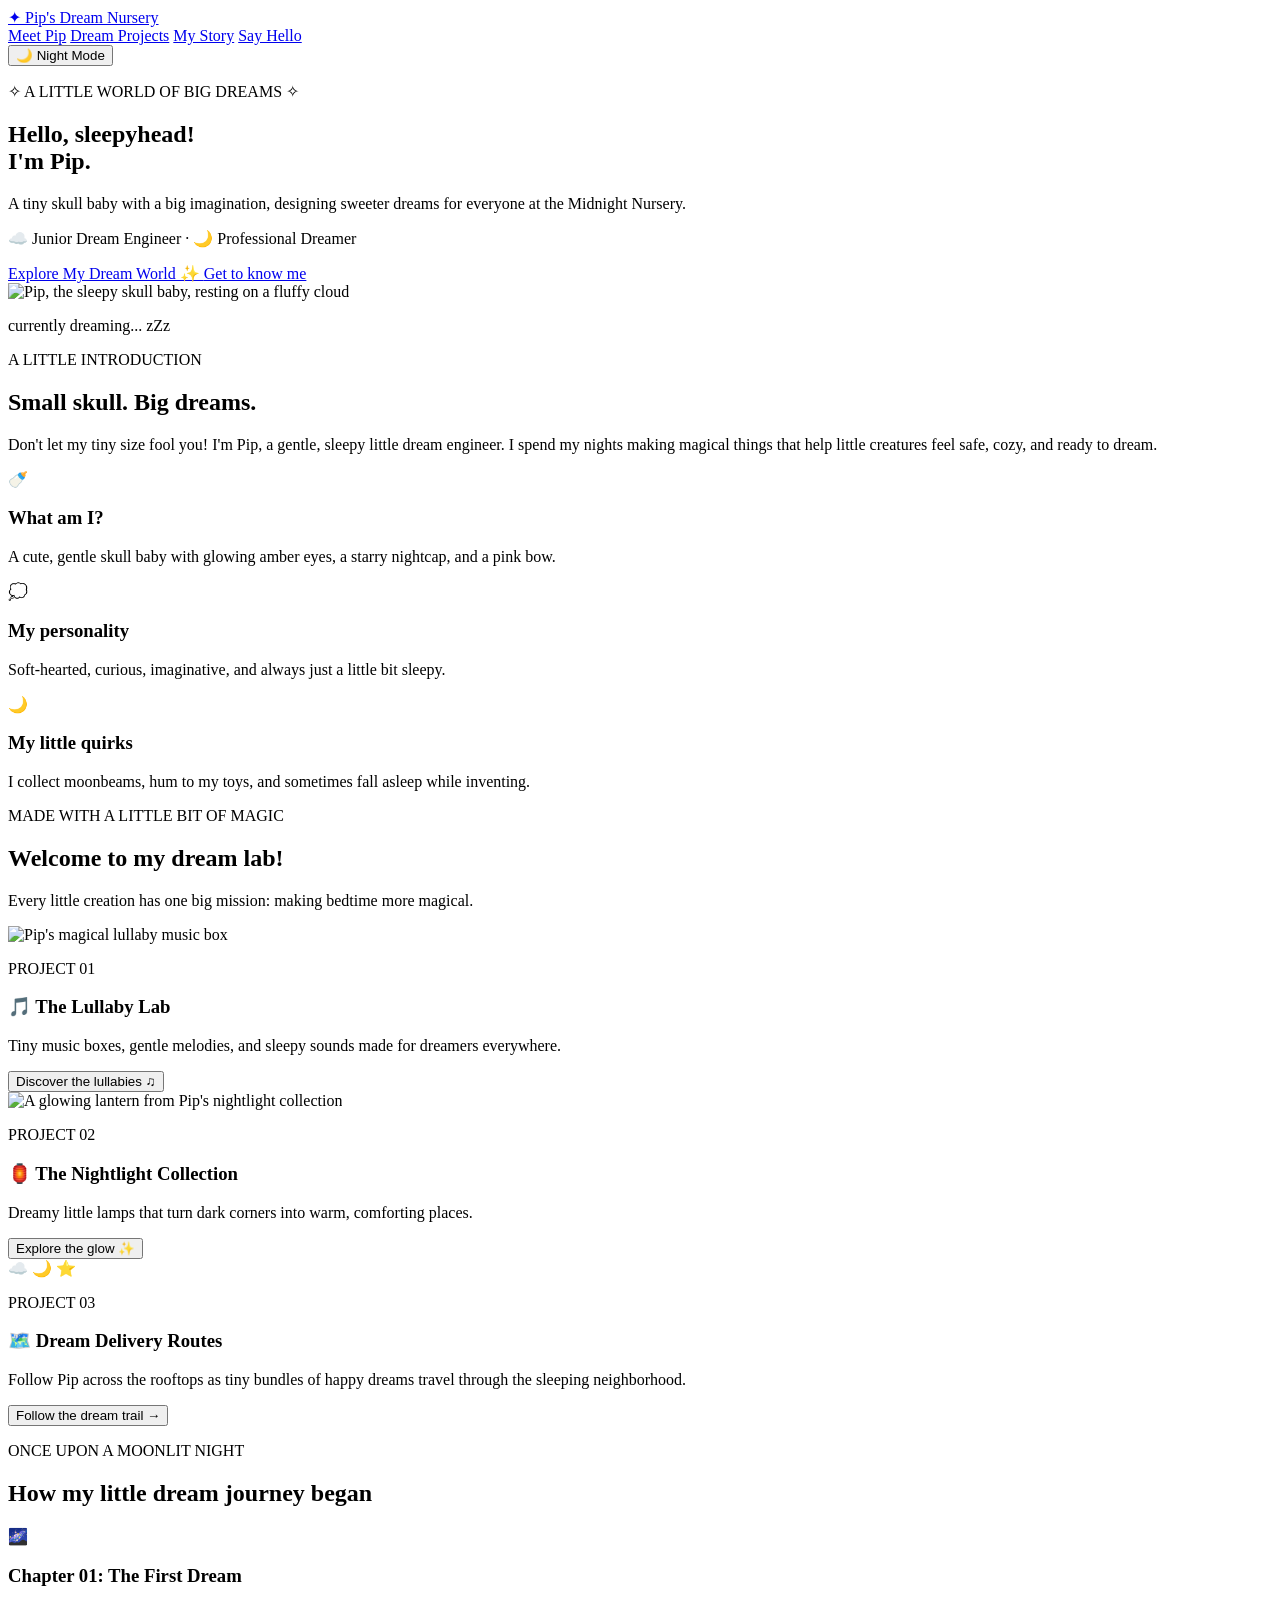
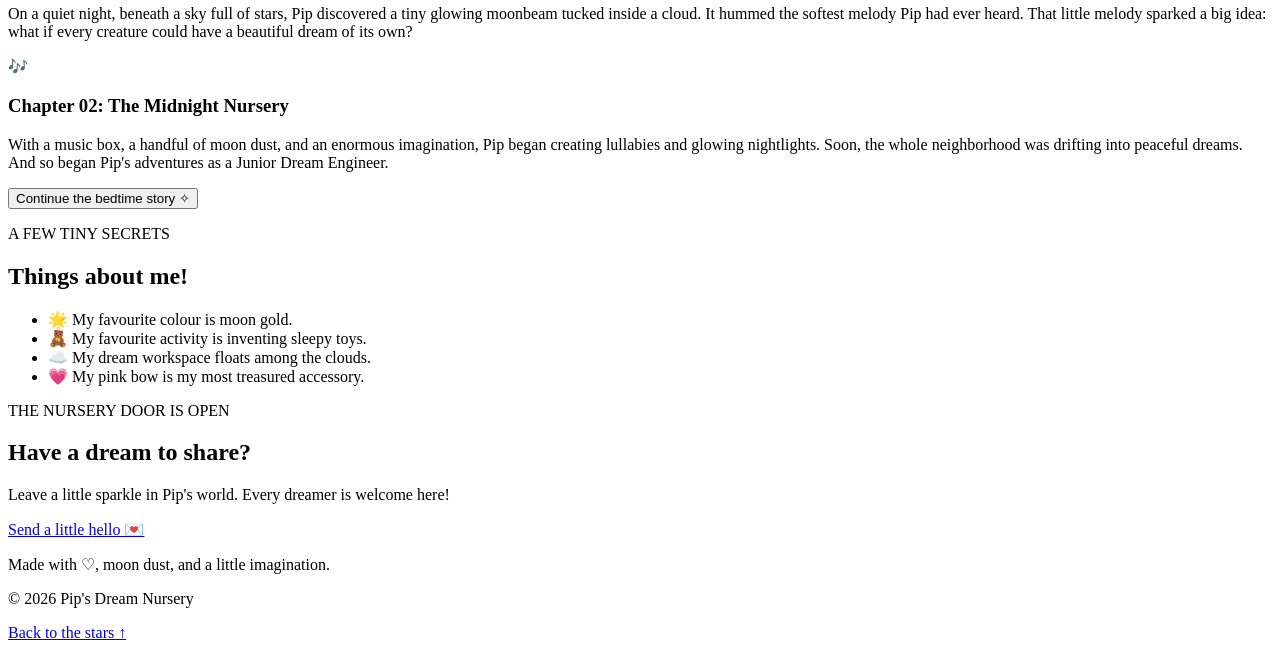
==== index.html @ 8a682f5d "message" ====
<!DOCTYPE html>
<html lang="en">
<head>
    <meta charset="UTF-8">
    <meta name="viewport" content="width=device-width, initial-scale=1.0">

    <title>Pip's Dream Nursery ✦</title>

    <meta name="description"
          content="Meet Pip, a tiny dream engineer who creates
          lullabies, nightlights, and magical bedtime stories.">

    <!-- Your friends will connect these files -->
    <link rel="stylesheet" href="style.css">
    <script src="script.js" defer></script>
</head>

<body class="day-mode">

    <!-- Navigation -->
    <header class="site-header">
        <a href="#home" class="logo">
            <span>✦</span> Pip's Dream Nursery
        </a>

        <nav class="navigation">
            <a href="#about">Meet Pip</a>
            <a href="#projects">Dream Projects</a>
            <a href="#story">My Story</a>
            <a href="#contact">Say Hello</a>
        </nav>

        <button id="theme-toggle"
                class="theme-toggle"
                type="button"
                aria-label="Switch between day and night mode">
            🌙 Night Mode
        </button>
    </header>


    <main>

        <!-- Hero Section -->
        <section id="home" class="hero-section">

            <div class="hero-content">
                <p class="eyebrow">✧ A LITTLE WORLD OF BIG DREAMS ✧</p>

                <h1>
                    Hello, sleepyhead!
                    <br>
                    I'm <span class="accent-text">Pip.</span>
                </h1>

                <p class="hero-description">
                    A tiny skull baby with a big imagination,
                    designing sweeter dreams for everyone at
                    the Midnight Nursery.
                </p>

                <p class="character-role">
                    ☁️ Junior Dream Engineer
                    <span> · </span>
                    🌙 Professional Dreamer
                </p>

                <a href="#projects" class="primary-button">
                    Explore My Dream World ✨
                </a>

                <a href="#about" class="secondary-button">
                    Get to know me
                </a>
            </div>

            <div class="hero-character">
                <!-- Replace this placeholder with Pip's official image -->
                <img
                    src="assets/pip_avatar_cloud.png"
                    alt="Pip, the sleepy skull baby, resting on a fluffy cloud"
                    class="pip-image"
                >

                <p class="floating-caption">
                    currently dreaming... zZz
                </p>
            </div>

        </section>


        <!-- About Pip -->
        <section id="about" class="about-section">

            <p class="eyebrow">A LITTLE INTRODUCTION</p>

            <h2>Small skull. Big dreams.</h2>

            <p>
                Don't let my tiny size fool you! I'm Pip, a gentle,
                sleepy little dream engineer. I spend my nights
                making magical things that help little creatures
                feel safe, cozy, and ready to dream.
            </p>

            <div class="character-details">

                <article class="detail-card">
                    <span>🍼</span>
                    <h3>What am I?</h3>
                    <p>A cute, gentle skull baby with glowing amber
                       eyes, a starry nightcap, and a pink bow.</p>
                </article>

                <article class="detail-card">
                    <span>💭</span>
                    <h3>My personality</h3>
                    <p>Soft-hearted, curious, imaginative, and
                       always just a little bit sleepy.</p>
                </article>

                <article class="detail-card">
                    <span>🌙</span>
                    <h3>My little quirks</h3>
                    <p>I collect moonbeams, hum to my toys, and
                       sometimes fall asleep while inventing.</p>
                </article>

            </div>
        </section>


        <!-- Projects -->
        <section id="projects" class="projects-section">

            <p class="eyebrow">MADE WITH A LITTLE BIT OF MAGIC</p>

            <h2>Welcome to my dream lab!</h2>

            <p class="section-description">
                Every little creation has one big mission:
                making bedtime more magical.
            </p>

            <div class="project-grid">

                <article class="project-card">
                    <img
                        src="assets/pip_lullaby_box.png"
                        alt="Pip's magical lullaby music box"
                        class="project-image"
                    >

                    <p class="project-number">PROJECT 01</p>
                    <h3>🎵 The Lullaby Lab</h3>

                    <p>
                        Tiny music boxes, gentle melodies, and
                        sleepy sounds made for dreamers everywhere.
                    </p>

                    <button type="button" class="project-button"
                            data-project="lullaby">
                        Discover the lullabies ♫
                    </button>
                </article>


                <article class="project-card">
                    <img
                        src="assets/pip_dream_lantern.png"
                        alt="A glowing lantern from Pip's nightlight collection"
                        class="project-image"
                    >

                    <p class="project-number">PROJECT 02</p>
                    <h3>🏮 The Nightlight Collection</h3>

                    <p>
                        Dreamy little lamps that turn dark corners
                        into warm, comforting places.
                    </p>

                    <button type="button" class="project-button"
                            data-project="nightlights">
                        Explore the glow ✨
                    </button>
                </article>


                <article class="project-card">
                    <div class="project-placeholder" aria-hidden="true">
                        ☁️ 🌙 ⭐
                    </div>

                    <p class="project-number">PROJECT 03</p>
                    <h3>🗺️ Dream Delivery Routes</h3>

                    <p>
                        Follow Pip across the rooftops as tiny
                        bundles of happy dreams travel through
                        the sleeping neighborhood.
                    </p>

                    <button type="button" class="project-button"
                            data-project="dream-routes">
                        Follow the dream trail →
                    </button>
                </article>

            </div>
        </section>


        <!-- Origin Story -->
        <section id="story" class="story-section">

            <p class="eyebrow">ONCE UPON A MOONLIT NIGHT</p>

            <h2>How my little dream journey began</h2>

            <div class="story-scene">
                <span class="story-icon">🌌</span>

                <h3>Chapter 01: The First Dream</h3>

                <p>
                    On a quiet night, beneath a sky full of stars,
                    Pip discovered a tiny glowing moonbeam tucked
                    inside a cloud. It hummed the softest melody
                    Pip had ever heard. That little melody sparked
                    a big idea: what if every creature could have
                    a beautiful dream of its own?
                </p>
            </div>

            <div class="story-scene">
                <span class="story-icon">🎶</span>

                <h3>Chapter 02: The Midnight Nursery</h3>

                <p>
                    With a music box, a handful of moon dust, and
                    an enormous imagination, Pip began creating
                    lullabies and glowing nightlights. Soon, the
                    whole neighborhood was drifting into peaceful
                    dreams. And so began Pip's adventures as a
                    Junior Dream Engineer.
                </p>
            </div>

            <button type="button" class="story-button">
                Continue the bedtime story ✧
            </button>

        </section>


        <!-- Fun Facts -->
        <section id="fun-facts" class="fun-facts-section">

            <p class="eyebrow">A FEW TINY SECRETS</p>

            <h2>Things about me!</h2>

            <ul class="fun-facts-list">
                <li>🌟 My favourite colour is moon gold.</li>
                <li>🧸 My favourite activity is inventing sleepy toys.</li>
                <li>☁️ My dream workspace floats among the clouds.</li>
                <li>💗 My pink bow is my most treasured accessory.</li>
            </ul>

        </section>


        <!-- Contact -->
        <section id="contact" class="contact-section">

            <p class="eyebrow">THE NURSERY DOOR IS OPEN</p>

            <h2>Have a dream to share?</h2>

            <p>
                Leave a little sparkle in Pip's world.
                Every dreamer is welcome here!
            </p>

            <a href="mailto:hello@example.com" class="primary-button">
                Send a little hello 💌
            </a>

        </section>

    </main>


    <!-- Footer -->
    <footer class="site-footer">

        <p>Made with ♡, moon dust, and a little imagination.</p>

        <p>© 2026 Pip's Dream Nursery</p>

        <a href="#home">Back to the stars ↑</a>

    </footer>

</body>
</html>
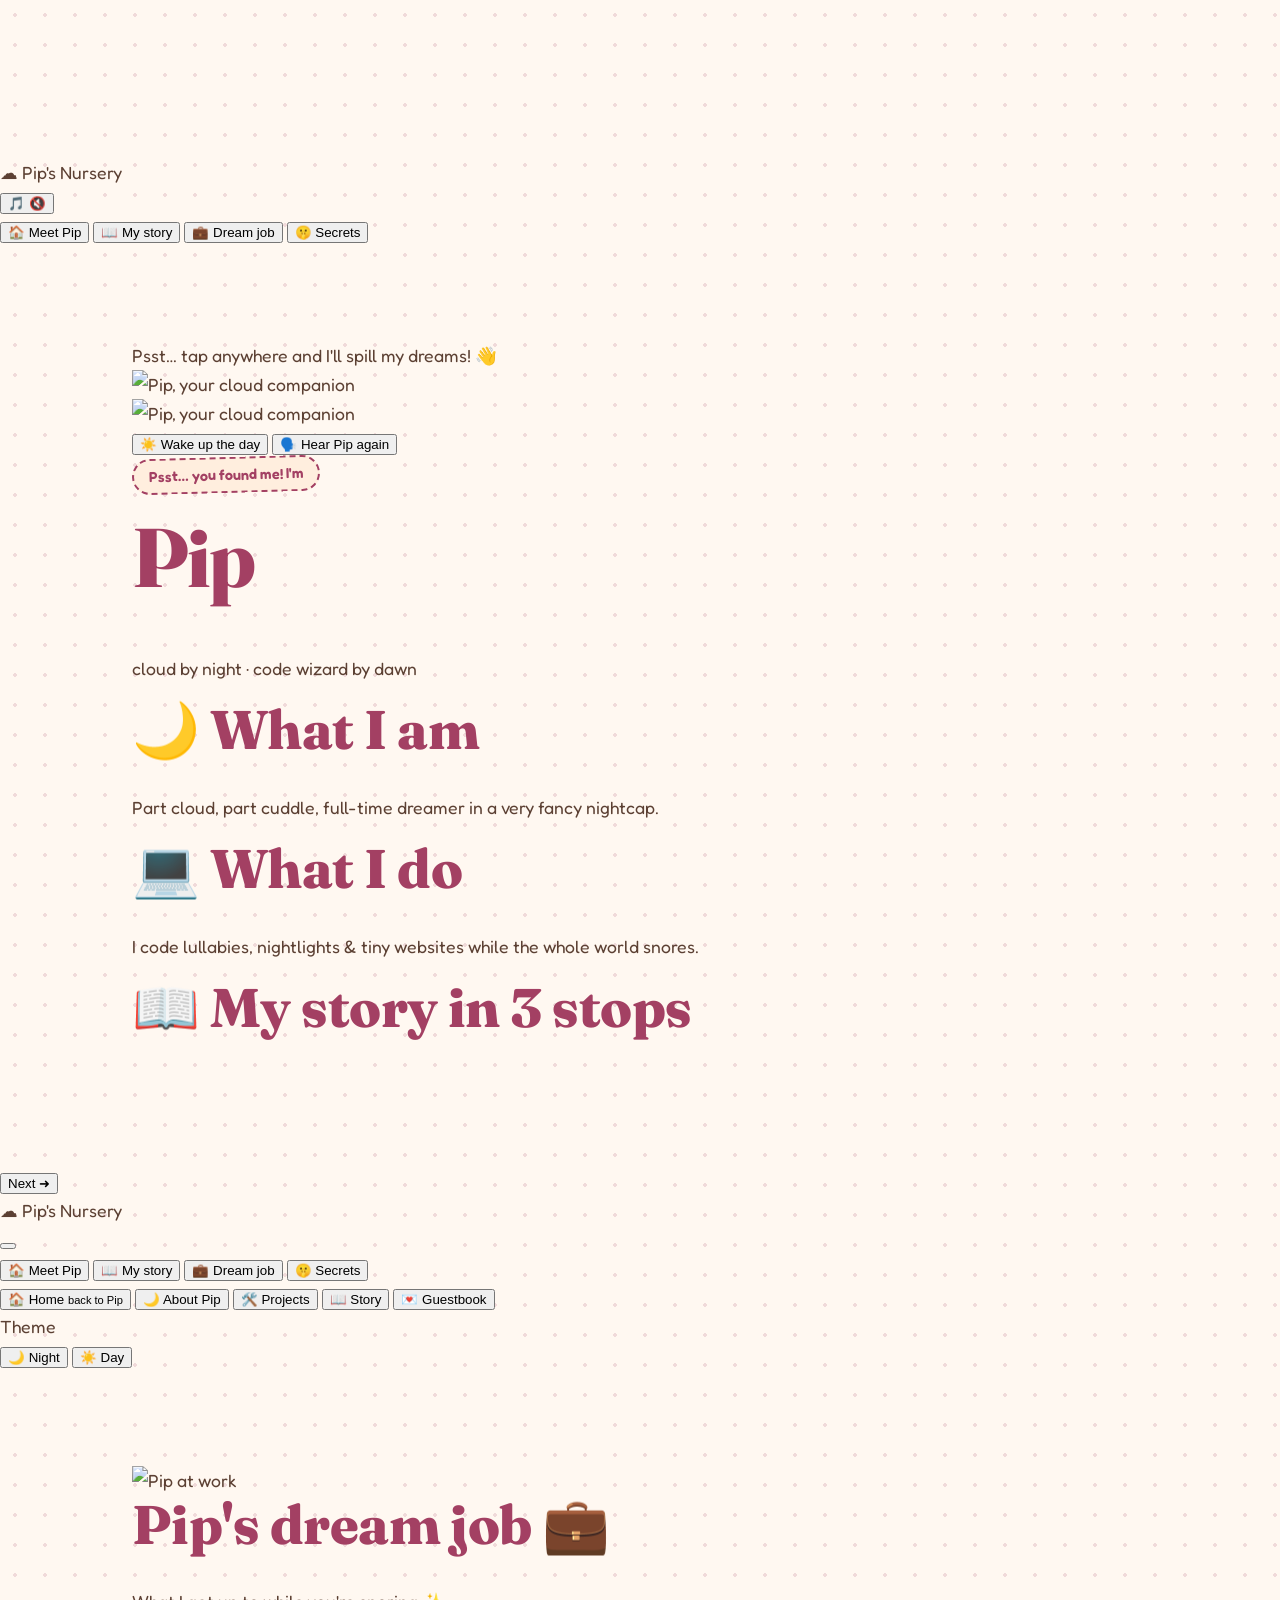
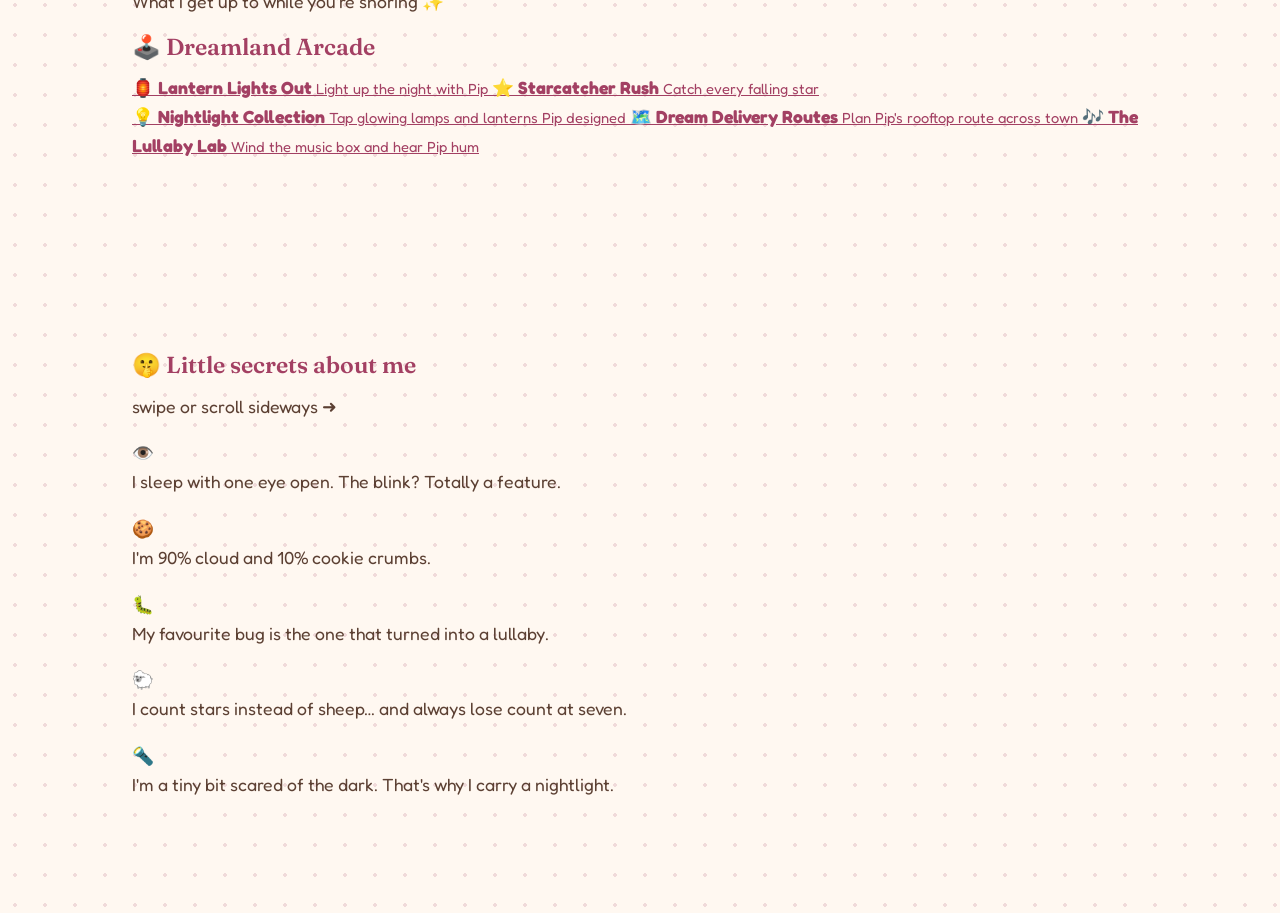
==== commit 9e078bf5: "Update index.html" ====
--- a/index.html
+++ b/index.html
@@ -1,311 +1,326 @@
-
 <!DOCTYPE html>
-<html lang="en">
+<html lang="en" data-theme="night">
 <head>
-    <meta charset="UTF-8">
-    <meta name="viewport" content="width=device-width, initial-scale=1.0">
-
-    <title>Pip's Dream Nursery ✦</title>
-
-    <meta name="description"
-          content="Meet Pip, a tiny dream engineer who creates
-          lullabies, nightlights, and magical bedtime stories.">
-
-    <!-- Your friends will connect these files -->
-    <link rel="stylesheet" href="style.css">
-    <script src="script.js" defer></script>
+  <meta charset="UTF-8" />
+  <meta name="viewport" content="width=device-width, initial-scale=1, viewport-fit=cover" />
+
+  <title>Pip the Dream Developer ✦ Baby's First Portfolio</title>
+
+  <link rel="preconnect" href="https://fonts.googleapis.com" />
+  <link rel="preconnect" href="https://fonts.gstatic.com" crossorigin />
+  <link
+    href="https://fonts.googleapis.com/css2?family=Fredoka:wght@400;500;600;700&family=Nunito:wght@400;600;700&display=swap"
+    rel="stylesheet"
+  />
+
+  <link rel="stylesheet" href="./style.css" />
+
+  <style>
+    .eye,
+    .wave-emoji { display: none !important; }
+
+    /* Keep the game cards clickable */
+    .game-list,
+    .game-card,
+    .arcade,
+    .game-row {
+      position: relative;
+      z-index: 40;
+      pointer-events: auto;
+    }
+  </style>
+  <link rel="stylesheet" href="./immersion.css" />
+  <script src="./immersion.js" defer></script>
 </head>
 
-<body class="day-mode">
-
-    <!-- Navigation -->
-    <header class="site-header">
-        <a href="#home" class="logo">
-            <span>✦</span> Pip's Dream Nursery
+<body>
+
+  <!-- Background skies -->
+  <div class="sky sky-night" aria-hidden="true"></div>
+  <div class="sky sky-day" aria-hidden="true"></div>
+
+  <div class="celestial" aria-hidden="true">
+    <span class="orb"></span>
+  </div>
+
+  <div class="stars" id="stars" aria-hidden="true"></div>
+  <canvas id="shower" aria-hidden="true"></canvas>
+
+
+  <!-- ================= PAGE 1: INTRODUCTION ================= -->
+  <main class="page page-intro active" id="page1">
+
+    <header class="topbar">
+      <div class="brand">☁️ <span>Pip's Nursery</span></div>
+
+      <div class="top-actions">
+        <button class="icon-btn" id="musicBtn" aria-pressed="true" aria-label="Mute music" title="Music on / off">
+          <span class="ico-on">🎵</span>
+          <span class="ico-off">🔇</span>
+        </button>
+      </div>
+    </header>
+
+    <!-- Quick navigation -->
+    <nav class="navbar" aria-label="Quick navigation">
+      <button class="nav-link active" data-nav="meet">🏠 Meet Pip</button>
+      <button class="nav-link" data-nav="story">📖 My story</button>
+      <button class="nav-link" data-nav="dream">💼 Dream job</button>
+      <button class="nav-link" data-nav="secrets">🤫 Secrets</button>
+    </nav>
+
+
+    <section class="hero">
+
+      <!-- Pip character stage -->
+      <div class="stage">
+
+        <div class="bubble" id="bubble" aria-live="polite">
+          <span id="bubbleText">Psst… tap anywhere and I'll spill my dreams! 👋</span>
+        </div>
+
+        <div class="pip-wrap" id="pipWrap">
+          <div class="halo" aria-hidden="true"></div>
+
+          <div class="pip3d" id="pip3d">
+            <div class="pip-body" id="pipBody">
+              <img class="pip-img pip-night" src="./assests/pip.png" alt="Pip, your cloud companion" />
+              <img class="pip-img pip-day" src="./assests/pip.png" alt="Pip, your cloud companion" />
+
+              <span class="eye eye-l" aria-hidden="true"></span>
+              <span class="eye eye-r" aria-hidden="true"></span>
+              <span class="wave-emoji" aria-hidden="true">👋</span>
+            </div>
+
+            <div class="particles" id="particles" aria-hidden="true"></div>
+          </div>
+
+          <div class="ground-shadow" aria-hidden="true"></div>
+        </div>
+
+
+        <!-- Character controls -->
+        <div class="stage-actions">
+          <button class="btn btn-theme" id="themeBtn" aria-label="Switch between night and day">
+            <span class="theme-ico">☀️</span>
+            <span class="theme-label">Wake up the day</span>
+          </button>
+
+          <button class="btn btn-ghost" id="replayBtn" aria-label="Hear Pip's story again">
+            🗣️ Hear Pip again
+          </button>
+        </div>
+
+      </div>
+
+
+      <!-- Introduction text -->
+      <div class="copy">
+
+        <p class="eyebrow">Psst… you found me! I'm</p>
+
+        <h1 class="name">Pip</h1>
+
+        <p class="role">cloud by night · code wizard by dawn</p>
+
+        <div class="cards">
+
+          <article class="card">
+            <h2><span>🌙</span> What I am</h2>
+            <p>Part cloud, part cuddle, full-time dreamer in a very fancy nightcap.</p>
+          </article>
+
+          <article class="card">
+            <h2><span>💻</span> What I do</h2>
+            <p>I code lullabies, nightlights &amp; tiny websites while the whole world snores.</p>
+          </article>
+
+          <article class="card card-story" id="storyCard">
+            <h2><span>📖</span> My story in 3 stops</h2>
+            <div class="story" id="story" aria-live="polite"></div>
+          </article>
+
+        </div>
+
+      </div>
+
+    </section>
+
+
+    <footer class="bottom">
+      <button class="btn btn-next" id="nextBtn">
+        Next <span aria-hidden="true">➜</span>
+      </button>
+    </footer>
+
+  </main>
+
+
+
+  <!-- ================= PAGE 2: MENU + GAMES ================= -->
+  <main class="page page-menu" id="page2" aria-hidden="true">
+
+    <header class="topbar">
+      <div class="brand">☁️ <span>Pip's Nursery</span></div>
+
+      <div class="top-actions">
+        <button class="icon-btn" id="menuBtn" aria-expanded="false" aria-controls="menuPanel" aria-label="Open menu">
+          <span class="burger"><i></i><i></i><i></i></span>
+        </button>
+      </div>
+    </header>
+
+    <!-- Quick navigation -->
+    <nav class="navbar" aria-label="Quick navigation">
+      <button class="nav-link" data-nav="meet">🏠 Meet Pip</button>
+      <button class="nav-link" data-nav="story">📖 My story</button>
+      <button class="nav-link active" data-nav="dream">💼 Dream job</button>
+      <button class="nav-link" data-nav="secrets">🤫 Secrets</button>
+    </nav>
+
+
+    <!-- Navigation menu -->
+    <nav class="menu-panel" id="menuPanel" aria-label="Main menu">
+
+      <button class="menu-link" data-go="home">🏠 Home <small>back to Pip</small></button>
+      <button class="menu-link" data-soon="About Pip">🌙 About Pip</button>
+      <button class="menu-link" data-soon="Projects">🛠️ Projects</button>
+      <button class="menu-link" data-soon="Story">📖 Story</button>
+      <button class="menu-link" data-soon="Guestbook">💌 Guestbook</button>
+
+      <div class="menu-theme">
+        <span>Theme</span>
+        <div class="seg" role="group" aria-label="Theme">
+          <button class="seg-btn" data-theme-set="night" aria-pressed="true">🌙 Night</button>
+          <button class="seg-btn" data-theme-set="day" aria-pressed="false">☀️ Day</button>
+        </div>
+      </div>
+
+    </nav>
+
+
+
+    <!-- Dream job section -->
+    <section class="menu-hero" id="dreamTop">
+
+      <img class="mini-pip-static" src="./assests/2nd_page_pip.png" alt="Pip at work" />
+
+      <h2>Pip's dream job 💼</h2>
+      <p>What I get up to while you're snoring ✨</p>
+
+
+      <!-- Two games in one box -->
+      <div class="arcade">
+        <h3 class="arcade-title">🕹️ Dreamland Arcade</h3>
+
+        <a class="game-row" href="./games/lantern_game/index.html">
+          <span class="game-ico">🏮</span>
+          <strong>Lantern Lights Out</strong>
+          <small>Light up the night with Pip</small>
         </a>
 
-        <nav class="navigation">
-            <a href="#about">Meet Pip</a>
-            <a href="#projects">Dream Projects</a>
-            <a href="#story">My Story</a>
-            <a href="#contact">Say Hello</a>
-        </nav>
-
-        <button id="theme-toggle"
-                class="theme-toggle"
-                type="button"
-                aria-label="Switch between day and night mode">
-            🌙 Night Mode
-        </button>
-    </header>
-
-
-    <main>
-
-        <!-- Hero Section -->
-        <section id="home" class="hero-section">
-
-            <div class="hero-content">
-                <p class="eyebrow">✧ A LITTLE WORLD OF BIG DREAMS ✧</p>
-
-                <h1>
-                    Hello, sleepyhead!
-                    <br>
-                    I'm <span class="accent-text">Pip.</span>
-                </h1>
-
-                <p class="hero-description">
-                    A tiny skull baby with a big imagination,
-                    designing sweeter dreams for everyone at
-                    the Midnight Nursery.
-                </p>
-
-                <p class="character-role">
-                    ☁️ Junior Dream Engineer
-                    <span> · </span>
-                    🌙 Professional Dreamer
-                </p>
-
-                <a href="#projects" class="primary-button">
-                    Explore My Dream World ✨
-                </a>
-
-                <a href="#about" class="secondary-button">
-                    Get to know me
-                </a>
-            </div>
-
-            <div class="hero-character">
-                <!-- Replace this placeholder with Pip's official image -->
-                <img
-                    src="assets/pip_avatar_cloud.png"
-                    alt="Pip, the sleepy skull baby, resting on a fluffy cloud"
-                    class="pip-image"
-                >
-
-                <p class="floating-caption">
-                    currently dreaming... zZz
-                </p>
-            </div>
-
-        </section>
-
-
-        <!-- About Pip -->
-        <section id="about" class="about-section">
-
-            <p class="eyebrow">A LITTLE INTRODUCTION</p>
-
-            <h2>Small skull. Big dreams.</h2>
-
-            <p>
-                Don't let my tiny size fool you! I'm Pip, a gentle,
-                sleepy little dream engineer. I spend my nights
-                making magical things that help little creatures
-                feel safe, cozy, and ready to dream.
-            </p>
-
-            <div class="character-details">
-
-                <article class="detail-card">
-                    <span>🍼</span>
-                    <h3>What am I?</h3>
-                    <p>A cute, gentle skull baby with glowing amber
-                       eyes, a starry nightcap, and a pink bow.</p>
-                </article>
-
-                <article class="detail-card">
-                    <span>💭</span>
-                    <h3>My personality</h3>
-                    <p>Soft-hearted, curious, imaginative, and
-                       always just a little bit sleepy.</p>
-                </article>
-
-                <article class="detail-card">
-                    <span>🌙</span>
-                    <h3>My little quirks</h3>
-                    <p>I collect moonbeams, hum to my toys, and
-                       sometimes fall asleep while inventing.</p>
-                </article>
-
-            </div>
-        </section>
-
-
-        <!-- Projects -->
-        <section id="projects" class="projects-section">
-
-            <p class="eyebrow">MADE WITH A LITTLE BIT OF MAGIC</p>
-
-            <h2>Welcome to my dream lab!</h2>
-
-            <p class="section-description">
-                Every little creation has one big mission:
-                making bedtime more magical.
-            </p>
-
-            <div class="project-grid">
-
-                <article class="project-card">
-                    <img
-                        src="assets/pip_lullaby_box.png"
-                        alt="Pip's magical lullaby music box"
-                        class="project-image"
-                    >
-
-                    <p class="project-number">PROJECT 01</p>
-                    <h3>🎵 The Lullaby Lab</h3>
-
-                    <p>
-                        Tiny music boxes, gentle melodies, and
-                        sleepy sounds made for dreamers everywhere.
-                    </p>
-
-                    <button type="button" class="project-button"
-                            data-project="lullaby">
-                        Discover the lullabies ♫
-                    </button>
-                </article>
-
-
-                <article class="project-card">
-                    <img
-                        src="assets/pip_dream_lantern.png"
-                        alt="A glowing lantern from Pip's nightlight collection"
-                        class="project-image"
-                    >
-
-                    <p class="project-number">PROJECT 02</p>
-                    <h3>🏮 The Nightlight Collection</h3>
-
-                    <p>
-                        Dreamy little lamps that turn dark corners
-                        into warm, comforting places.
-                    </p>
-
-                    <button type="button" class="project-button"
-                            data-project="nightlights">
-                        Explore the glow ✨
-                    </button>
-                </article>
-
-
-                <article class="project-card">
-                    <div class="project-placeholder" aria-hidden="true">
-                        ☁️ 🌙 ⭐
-                    </div>
-
-                    <p class="project-number">PROJECT 03</p>
-                    <h3>🗺️ Dream Delivery Routes</h3>
-
-                    <p>
-                        Follow Pip across the rooftops as tiny
-                        bundles of happy dreams travel through
-                        the sleeping neighborhood.
-                    </p>
-
-                    <button type="button" class="project-button"
-                            data-project="dream-routes">
-                        Follow the dream trail →
-                    </button>
-                </article>
-
-            </div>
-        </section>
-
-
-        <!-- Origin Story -->
-        <section id="story" class="story-section">
-
-            <p class="eyebrow">ONCE UPON A MOONLIT NIGHT</p>
-
-            <h2>How my little dream journey began</h2>
-
-            <div class="story-scene">
-                <span class="story-icon">🌌</span>
-
-                <h3>Chapter 01: The First Dream</h3>
-
-                <p>
-                    On a quiet night, beneath a sky full of stars,
-                    Pip discovered a tiny glowing moonbeam tucked
-                    inside a cloud. It hummed the softest melody
-                    Pip had ever heard. That little melody sparked
-                    a big idea: what if every creature could have
-                    a beautiful dream of its own?
-                </p>
-            </div>
-
-            <div class="story-scene">
-                <span class="story-icon">🎶</span>
-
-                <h3>Chapter 02: The Midnight Nursery</h3>
-
-                <p>
-                    With a music box, a handful of moon dust, and
-                    an enormous imagination, Pip began creating
-                    lullabies and glowing nightlights. Soon, the
-                    whole neighborhood was drifting into peaceful
-                    dreams. And so began Pip's adventures as a
-                    Junior Dream Engineer.
-                </p>
-            </div>
-
-            <button type="button" class="story-button">
-                Continue the bedtime story ✧
-            </button>
-
-        </section>
-
-
-        <!-- Fun Facts -->
-        <section id="fun-facts" class="fun-facts-section">
-
-            <p class="eyebrow">A FEW TINY SECRETS</p>
-
-            <h2>Things about me!</h2>
-
-            <ul class="fun-facts-list">
-                <li>🌟 My favourite colour is moon gold.</li>
-                <li>🧸 My favourite activity is inventing sleepy toys.</li>
-                <li>☁️ My dream workspace floats among the clouds.</li>
-                <li>💗 My pink bow is my most treasured accessory.</li>
-            </ul>
-
-        </section>
-
-
-        <!-- Contact -->
-        <section id="contact" class="contact-section">
-
-            <p class="eyebrow">THE NURSERY DOOR IS OPEN</p>
-
-            <h2>Have a dream to share?</h2>
-
-            <p>
-                Leave a little sparkle in Pip's world.
-                Every dreamer is welcome here!
-            </p>
-
-            <a href="mailto:hello@example.com" class="primary-button">
-                Send a little hello 💌
-            </a>
-
-        </section>
-
-    </main>
-
-
-    <!-- Footer -->
-    <footer class="site-footer">
-
-        <p>Made with ♡, moon dust, and a little imagination.</p>
-
-        <p>© 2026 Pip's Dream Nursery</p>
-
-        <a href="#home">Back to the stars ↑</a>
-
-    </footer>
+        <a class="game-row" href="./games/star_collection_game/index.html">
+          <span class="game-ico">⭐</span>
+          <strong>Starcatcher Rush</strong>
+          <small>Catch every falling star</small>
+        </a>
+      </div>
+
+
+      <div class="game-list">
+
+        <!-- PROJECT 3: NIGHTLIGHT COLLECTION -->
+        <a class="game-card" href="./games/nightlight_collection/index.html">
+          <span class="game-ico">💡</span>
+          <strong>Nightlight Collection</strong>
+          <small>Tap glowing lamps and lanterns Pip designed</small>
+        </a>
+
+        <!-- PROJECT 4: DREAM DELIVERY ROUTES -->
+        <a class="game-card" href="./games/dream_routes/index.html">
+          <span class="game-ico">🗺️</span>
+          <strong>Dream Delivery Routes</strong>
+          <small>Plan Pip's rooftop route across town</small>
+        </a>
+
+        <!--lullaby lab-->
+
+        <a class="game-card" href="games/lullaby_lab/index.html">
+    <span class="game-ico">🎶</span>
+    <strong>The Lullaby Lab</strong>
+    <small>Wind the music box and hear Pip hum</small>
+         </a>
+
+      </div>
+
+    </section>
+
+
+    <!-- Little secrets -->
+    <section class="secrets" id="secrets">
+      <h3>🤫 Little secrets about me</h3>
+      <p class="secret-hint">swipe or scroll sideways ➜</p>
+
+      <div class="secret-track">
+        <article class="secret">
+          <span class="secret-ico">👁️</span>
+          <p>I sleep with one eye open. The blink? Totally a feature.</p>
+        </article>
+        <article class="secret">
+          <span class="secret-ico">🍪</span>
+          <p>I'm 90% cloud and 10% cookie crumbs.</p>
+        </article>
+        <article class="secret">
+          <span class="secret-ico">🐛</span>
+          <p>My favourite bug is the one that turned into a lullaby.</p>
+        </article>
+        <article class="secret">
+          <span class="secret-ico">🐑</span>
+          <p>I count stars instead of sheep… and always lose count at seven.</p>
+        </article>
+        <article class="secret">
+          <span class="secret-ico">🔦</span>
+          <p>I'm a tiny bit scared of the dark. That's why I carry a nightlight.</p>
+        </article>
+      </div>
+    </section>
+
+  </main>
+
+
+
+  <!-- Notification toast -->
+  <div class="toast" id="toast" role="status"></div>
+
+  <!-- Main website JavaScript -->
+  <script src="./script.js"></script>
+
+  <!-- Pip blinking animation -->
+  <script>
+    const PIP_OPEN = "./assests/pip.png";
+    const PIP_BLINK = "./assests/pip_blink_final.png";
+
+    const blinkPreload = new Image();
+    blinkPreload.src = PIP_BLINK;
+
+    const allPipImages = document.querySelectorAll(".pip-img");
+
+    function blinkPip() {
+      allPipImages.forEach((img) => { img.src = PIP_BLINK; });
+      setTimeout(() => {
+        allPipImages.forEach((img) => { img.src = PIP_OPEN; });
+      }, 180);
+    }
+
+    function scheduleBlink() {
+      setTimeout(() => {
+        blinkPip();
+        scheduleBlink();
+      }, 2500 + Math.random() * 2500);
+    }
+
+    scheduleBlink();
+  </script>
 
 </body>
 </html>
--- a/style.css
+++ b/style.css
@@ -0,0 +1,516 @@
+/* ==========================================================
+   Pip's Dream Nursery  -  style.css
+   Day = cream + berry (official haX.baby palette)
+   Night = indigo + amber (Pip's glowing eyes)
+   JS hooks: body.day-mode / body.night-mode, .js-reveal, .is-visible, .sparkle
+   ========================================================== */
+
+@import url('https://fonts.googleapis.com/css2?family=Fraunces:ital,opsz,wght@0,9..144,600;0,9..144,800;1,9..144,600&family=Fredoka:wght@400;500;600&display=swap');
+
+/* ---------- Design tokens ---------- */
+:root {
+  --font-display: 'Fraunces', Georgia, serif;
+  --font-body: 'Fredoka', system-ui, sans-serif;
+
+  --bg: #fff8f1;
+  --bg-soft: #ffeede;
+  --ink: #5c4033;
+  --accent: #a34063;
+  --accent-ink: #ffffff;
+  --card: #ffffff;
+  --glow: #ffb347;
+  --line: #5c4033;
+  --shadow: 0 6px 0 rgba(92, 64, 51, .2);
+  --dots: rgba(163, 64, 99, .16);
+
+  --radius-lg: 28px;
+  --radius-md: 18px;
+  --maxw: 1080px;
+}
+
+body.night-mode {
+  --bg: #17123a;
+  --bg-soft: #221b52;
+  --ink: #fdeccd;
+  --accent: #ff9ab8;
+  --accent-ink: #2a1740;
+  --card: #261f5c;
+  --glow: #ffb347;
+  --line: #ffcf85;
+  --shadow: 0 6px 0 rgba(0, 0, 0, .4);
+  --dots: rgba(255, 207, 133, .12);
+}
+
+/* ---------- Base ---------- */
+*, *::before, *::after { box-sizing: border-box; }
+
+html { scroll-behavior: smooth; scroll-padding-top: 90px; }
+
+body {
+  margin: 0;
+  font-family: var(--font-body);
+  font-size: 1.1rem;
+  line-height: 1.65;
+  color: var(--ink);
+  background-color: var(--bg);
+  background-image: radial-gradient(var(--dots) 2px, transparent 2px);
+  background-size: 30px 30px;
+  transition: background-color .7s ease, color .7s ease;
+  overflow-x: hidden;
+}
+
+/* Twinkling stars, night only */
+body::before {
+  content: "";
+  position: fixed;
+  inset: 0;
+  z-index: -1;
+  pointer-events: none;
+  opacity: 0;
+  transition: opacity .9s ease;
+  background-image:
+    radial-gradient(2px 2px at 12% 18%, #ffe9b8, transparent),
+    radial-gradient(2px 2px at 78% 12%, #fff, transparent),
+    radial-gradient(3px 3px at 44% 32%, #ffcf85, transparent),
+    radial-gradient(2px 2px at 90% 55%, #fff, transparent),
+    radial-gradient(2px 2px at 24% 70%, #ffe9b8, transparent),
+    radial-gradient(3px 3px at 62% 82%, #ffcf85, transparent),
+    radial-gradient(2px 2px at 8% 92%, #fff, transparent);
+}
+body.night-mode::before { opacity: 1; animation: twinkle 5s ease-in-out infinite alternate; }
+@keyframes twinkle { from { opacity: .45; } to { opacity: 1; } }
+
+img { max-width: 100%; height: auto; display: block; }
+
+h1, h2, h3 {
+  font-family: var(--font-display);
+  font-weight: 800;
+  line-height: 1.1;
+  margin: 0 0 .6em;
+  color: var(--accent);
+}
+h1 { font-size: clamp(2.6rem, 8vw, 5.2rem); letter-spacing: -.02em; }
+h2 { font-size: clamp(2rem, 5.5vw, 3.4rem); letter-spacing: -.01em; }
+h3 { font-size: 1.45rem; font-weight: 600; }
+
+p { margin: 0 0 1em; max-width: 62ch; }
+
+a { color: var(--accent); }
+
+:focus-visible {
+  outline: 3px dashed var(--glow);
+  outline-offset: 4px;
+  border-radius: 6px;
+}
+
+/* The stray top-of-page image from the HTML (delete it in the HTML too!) */
+body > .hero-image { display: none; }
+
+/* ---------- Header / nav ---------- */
+.site-header {
+  position: sticky;
+  top: 0;
+  z-index: 50;
+  display: flex;
+  align-items: center;
+  justify-content: space-between;
+  gap: 1rem;
+  flex-wrap: wrap;
+  padding: .7rem clamp(1rem, 4vw, 2.5rem);
+  background: var(--bg);
+  border-bottom: 3px dashed var(--accent);
+  transition: background-color .7s ease;
+}
+
+.logo {
+  font-family: var(--font-display);
+  font-weight: 800;
+  font-size: 1.3rem;
+  color: var(--accent);
+  text-decoration: none;
+}
+.logo span { color: var(--glow); display: inline-block; animation: spin-slow 8s linear infinite; }
+@keyframes spin-slow { to { transform: rotate(360deg); } }
+
+.navigation { display: flex; gap: 1.2rem; flex-wrap: wrap; }
+.navigation a {
+  color: var(--ink);
+  font-weight: 500;
+  text-decoration: none;
+  padding: .2rem .1rem;
+}
+.navigation a:hover {
+  color: var(--accent);
+  text-decoration: underline wavy var(--accent);
+  text-underline-offset: 6px;
+}
+
+.theme-toggle {
+  font: inherit;
+  font-weight: 600;
+  font-size: .95rem;
+  cursor: pointer;
+  color: var(--ink);
+  background: var(--bg-soft);
+  border: 3px solid var(--line);
+  border-radius: 999px;
+  padding: .4rem 1rem;
+  box-shadow: 0 4px 0 rgba(92, 64, 51, .2);
+  transition: transform .12s ease, background-color .3s ease;
+}
+.theme-toggle:hover { transform: translateY(-2px) rotate(-2deg); }
+.theme-toggle:active { transform: translateY(3px); box-shadow: none; }
+
+/* ---------- Layout ---------- */
+main > section {
+  max-width: var(--maxw);
+  margin: 0 auto;
+  padding: clamp(3.5rem, 8vw, 6rem) clamp(1rem, 4vw, 2rem);
+}
+
+/* "Eyebrow" lines become little hand-stuck stickers */
+.eyebrow {
+  display: inline-block;
+  margin: 0 0 1.2rem;
+  padding: .25rem .9rem;
+  font-size: .9rem;
+  font-weight: 600;
+  color: var(--accent);
+  background: var(--bg-soft);
+  border: 2px dashed var(--accent);
+  border-radius: 999px;
+  transform: rotate(-1.5deg);
+}
+
+.section-description { font-size: 1.2rem; }
+
+/* ---------- Buttons ---------- */
+.primary-button,
+.secondary-button,
+.project-button,
+.story-button {
+  display: inline-block;
+  font: inherit;
+  font-weight: 600;
+  text-decoration: none;
+  cursor: pointer;
+  border: 3px solid var(--line);
+  border-radius: 999px;
+  padding: .75rem 1.6rem;
+  box-shadow: var(--shadow);
+  transition: transform .12s ease, box-shadow .12s ease;
+}
+.primary-button, .story-button { background: var(--accent); color: var(--accent-ink); }
+.secondary-button, .project-button { background: var(--card); color: var(--ink); }
+
+.primary-button:hover, .secondary-button:hover,
+.project-button:hover, .story-button:hover {
+  transform: translateY(-3px) rotate(-1deg);
+}
+.primary-button:active, .secondary-button:active,
+.project-button:active, .story-button:active {
+  transform: translateY(4px);
+  box-shadow: 0 0 0 rgba(0, 0, 0, 0);
+}
+
+/* ---------- Hero ---------- */
+.hero-section {
+  display: grid;
+  grid-template-columns: 1.1fr .9fr;
+  align-items: center;
+  gap: clamp(1.5rem, 5vw, 4rem);
+  min-height: calc(100vh - 70px);
+}
+
+.accent-text {
+  color: var(--ink);
+  font-style: italic;
+  position: relative;
+  white-space: nowrap;
+}
+.accent-text::after {
+  content: "";
+  position: absolute;
+  left: 0; right: 0; bottom: .05em;
+  height: .22em;
+  background: var(--glow);
+  opacity: .55;
+  border-radius: 99px;
+  z-index: -1;
+}
+
+.hero-description { font-size: 1.3rem; }
+
+.character-role {
+  display: inline-block;
+  font-weight: 600;
+  padding: .4rem 1rem;
+  background: var(--card);
+  border: 3px solid var(--line);
+  border-radius: var(--radius-md);
+  margin-bottom: 1.6rem;
+}
+.character-role span { opacity: .5; }
+
+.hero-content .primary-button { margin: 0 .6rem .8rem 0; }
+
+.hero-character { text-align: center; position: relative; }
+
+.hero-character::before {          /* warm halo behind Pip */
+  content: "";
+  position: absolute;
+  inset: 8% 6%;
+  z-index: -1;
+  border-radius: 50%;
+  background: radial-gradient(circle, var(--glow) 0%, transparent 68%);
+  opacity: .35;
+  transition: opacity .7s ease;
+}
+body.night-mode .hero-character::before { opacity: .6; }
+
+.pip-image {
+  width: min(460px, 100%);
+  margin: 0 auto;
+  animation: float 5s ease-in-out infinite;
+  filter: drop-shadow(0 14px 18px rgba(92, 64, 51, .25));
+}
+body.night-mode .pip-image { filter: drop-shadow(0 0 26px rgba(255, 179, 71, .55)); }
+
+@keyframes float {
+  0%, 100% { transform: translateY(0) rotate(-1deg); }
+  50%      { transform: translateY(-16px) rotate(1.5deg); }
+}
+
+.floating-caption {
+  display: inline-block;
+  margin: 1rem auto 0;
+  font-weight: 500;
+  font-style: italic;
+  color: var(--accent);
+}
+
+/* ---------- About ---------- */
+.character-details {
+  display: grid;
+  grid-template-columns: repeat(auto-fit, minmax(240px, 1fr));
+  gap: 1.5rem;
+  margin-top: 2rem;
+}
+
+.detail-card {
+  background: var(--card);
+  border: 3px solid var(--line);
+  border-radius: var(--radius-lg);
+  padding: 1.5rem;
+  box-shadow: var(--shadow);
+  transition: transform .2s ease;
+}
+.detail-card:nth-child(1) { transform: rotate(-1.4deg); }
+.detail-card:nth-child(2) { transform: rotate(1deg); }
+.detail-card:nth-child(3) { transform: rotate(-.6deg); }
+.detail-card:hover { transform: rotate(0) translateY(-4px); }
+.detail-card > span { font-size: 2.2rem; display: block; margin-bottom: .4rem; }
+.detail-card p { margin: 0; }
+
+/* ---------- Projects ---------- */
+.project-grid {
+  display: grid;
+  grid-template-columns: repeat(auto-fit, minmax(270px, 1fr));
+  gap: 2rem;
+  margin-top: 2.5rem;
+}
+
+.project-card {
+  display: flex;
+  flex-direction: column;
+  background: var(--card);
+  border: 3px solid var(--line);
+  border-radius: var(--radius-lg);
+  padding: 1.25rem 1.25rem 1.5rem;
+  box-shadow: var(--shadow);
+  transition: transform .2s ease, box-shadow .3s ease;
+}
+.project-card:hover {
+  transform: translateY(-6px) rotate(-.8deg);
+}
+body.night-mode .project-card:hover { box-shadow: 0 0 28px rgba(255, 179, 71, .35), var(--shadow); }
+
+.project-image,
+.project-placeholder {
+  width: 100%;
+  aspect-ratio: 1 / 1;
+  object-fit: contain;
+  border-radius: var(--radius-md);
+  background: var(--bg-soft);
+  margin-bottom: 1rem;
+  padding: .75rem;
+  transition: background-color .7s ease;
+}
+.project-placeholder {
+  display: flex;
+  align-items: center;
+  justify-content: center;
+  font-size: 2.6rem;
+  letter-spacing: .3rem;
+  background-image: repeating-linear-gradient(45deg, transparent 0 14px, var(--dots) 14px 16px);
+}
+body.night-mode .project-image { filter: drop-shadow(0 0 16px rgba(255, 179, 71, .5)); }
+
+.project-number {
+  margin: 0 0 .2rem;
+  font-size: .85rem;
+  font-weight: 600;
+  color: var(--accent);
+}
+.project-card p:not(.project-number) { flex: 1; }
+.project-button { align-self: flex-start; font-size: 1rem; padding: .55rem 1.2rem; }
+
+/* ---------- Story ---------- */
+.story-section { text-align: center; }
+.story-section h2, .story-section p { margin-left: auto; margin-right: auto; }
+
+.story-scene {
+  position: relative;
+  max-width: 680px;
+  margin: 2.5rem auto;
+  padding: 2rem 1.75rem;
+  text-align: left;
+  background: var(--card);
+  border: 3px solid var(--line);
+  border-radius: var(--radius-lg);
+  box-shadow: var(--shadow);
+}
+.story-scene:nth-of-type(odd)  { transform: rotate(-.8deg); }
+.story-scene:nth-of-type(even) { transform: rotate(.8deg); }
+
+.story-icon {
+  position: absolute;
+  top: -1.6rem;
+  right: 1.2rem;
+  font-size: 2.4rem;
+  background: var(--bg);
+  border: 3px solid var(--line);
+  border-radius: 50%;
+  width: 4rem; height: 4rem;
+  display: grid;
+  place-items: center;
+}
+.story-scene p { margin: 0; }
+
+/* Scroll reveal: JS adds .js-reveal to <body>, then .is-visible per scene */
+.js-reveal .story-scene {
+  opacity: 0;
+  translate: 0 40px;
+  transition: opacity .8s ease, translate .8s ease;
+}
+.js-reveal .story-scene.is-visible { opacity: 1; translate: 0 0; }
+
+/* ---------- Fun facts ---------- */
+.fun-facts-list {
+  list-style: none;
+  margin: 2rem 0 0;
+  padding: 0;
+  display: grid;
+  grid-template-columns: repeat(auto-fit, minmax(250px, 1fr));
+  gap: 1rem;
+}
+.fun-facts-list li {
+  padding: 1rem 1.25rem;
+  background: var(--bg-soft);
+  border: 3px dashed var(--accent);
+  border-radius: var(--radius-md);
+  font-weight: 500;
+  transition: transform .2s ease, background-color .7s ease;
+}
+.fun-facts-list li:hover { transform: scale(1.04) rotate(-1.5deg); }
+
+/* ---------- Contact ---------- */
+.contact-section { text-align: center; }
+.contact-section p { margin-left: auto; margin-right: auto; }
+.contact-section .primary-button { margin-top: .5rem; }
+
+/* ---------- Footer ---------- */
+.site-footer {
+  text-align: center;
+  padding: 2.5rem 1rem 3rem;
+  border-top: 3px dashed var(--accent);
+  background: var(--bg-soft);
+  transition: background-color .7s ease;
+}
+.site-footer p { margin: 0 auto .4rem; }
+.site-footer a { font-weight: 600; }
+
+/* ---------- JS-added extras (sparkle trail, hit counter, mute button) ---------- */
+.sparkle {
+  position: fixed;
+  pointer-events: none;
+  z-index: 9999;
+  font-size: 16px;
+  color: var(--glow);
+  animation: sparkle-fade .9s forwards;
+}
+@keyframes sparkle-fade {
+  to { opacity: 0; transform: translateY(24px) scale(.2) rotate(120deg); }
+}
+
+.hit-counter {
+  display: inline-block;
+  margin-top: .8rem;
+  padding: .25rem .8rem;
+  background: #000;
+  color: #39ff14;
+  font-family: 'Courier New', monospace;
+  letter-spacing: .3em;
+  border: 3px inset #888;
+}
+
+.mute-toggle {
+  position: fixed;
+  right: 1rem;
+  bottom: 1rem;
+  z-index: 60;
+  width: 52px; height: 52px;
+  font-size: 1.4rem;
+  cursor: pointer;
+  background: var(--card);
+  border: 3px solid var(--line);
+  border-radius: 50%;
+  box-shadow: var(--shadow);
+}
+
+/* ---------- Tablet ---------- */
+@media (max-width: 900px) {
+  .hero-section {
+    grid-template-columns: 1fr;
+    text-align: center;
+    min-height: auto;
+  }
+  .hero-character { order: -1; }
+  .hero-description, .hero-content p { margin-left: auto; margin-right: auto; }
+}
+
+/* ---------- Phone ---------- */
+@media (max-width: 600px) {
+  body { font-size: 1rem; }
+  .site-header { justify-content: center; text-align: center; }
+  .navigation { justify-content: center; gap: .8rem; font-size: .95rem; }
+
+  .detail-card:nth-child(n),
+  .story-scene:nth-of-type(n) { transform: none; }
+
+  .hero-content .primary-button,
+  .hero-content .secondary-button { display: block; margin: 0 auto .8rem; max-width: 320px; }
+
+  .character-role span { display: none; }
+  .story-icon { right: .8rem; width: 3.4rem; height: 3.4rem; font-size: 2rem; }
+}
+
+/* ---------- Accessibility ---------- */
+@media (prefers-reduced-motion: reduce) {
+  html { scroll-behavior: auto; }
+  *, *::before, *::after {
+    animation: none !important;
+    transition: none !important;
+  }
+  .js-reveal .story-scene { opacity: 1; translate: 0 0; }
+}
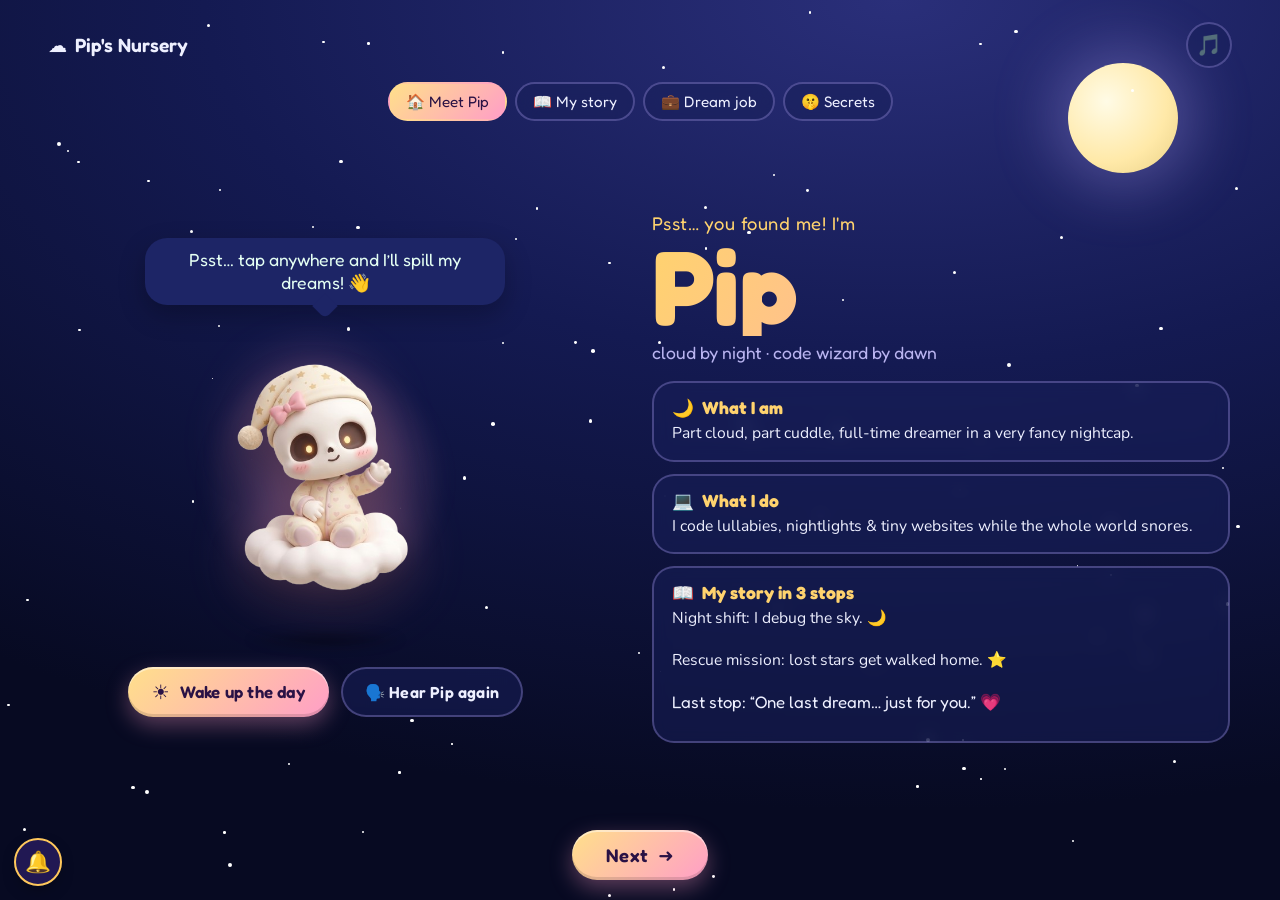
==== commit 179da97c: "Update index.html" ====
--- a/index.html
+++ b/index.html
@@ -251,6 +251,16 @@
     <small>Wind the music box and hear Pip hum</small>
          </a>
 
+        
+         <!--easter egg-->
+
+         <a class="game-card" href="games/secret_lullaby/index.html">
+       <span class="game-ico">🥚</span>
+  <strong>Pip's Secret Lullaby</strong>
+  <small>Find the secret star and open the doors</small>
+       </a>
+
+
       </div>
 
     </section>
--- a/style.css
+++ b/style.css
@@ -1,516 +1,470 @@
-/* ==========================================================
-   Pip's Dream Nursery  -  style.css
-   Day = cream + berry (official haX.baby palette)
-   Night = indigo + amber (Pip's glowing eyes)
-   JS hooks: body.day-mode / body.night-mode, .js-reveal, .is-visible, .sparkle
-   ========================================================== */
-
-@import url('https://fonts.googleapis.com/css2?family=Fraunces:ital,opsz,wght@0,9..144,600;0,9..144,800;1,9..144,600&family=Fredoka:wght@400;500;600&display=swap');
-
-/* ---------- Design tokens ---------- */
+/* ===========================================================
+   Pip's Nursery — scene/background/theme from file 1,
+   character (Pip) styling from file 2
+   Palette: midnight navy · Pip pink · dreamy lavender ·
+            lantern gold · sleepy mint  (night)
+            peach · rose · lilac · cream (day)
+   =========================================================== */
+
 :root {
-  --font-display: 'Fraunces', Georgia, serif;
-  --font-body: 'Fredoka', system-ui, sans-serif;
-
-  --bg: #fff8f1;
-  --bg-soft: #ffeede;
-  --ink: #5c4033;
-  --accent: #a34063;
-  --accent-ink: #ffffff;
-  --card: #ffffff;
-  --glow: #ffb347;
-  --line: #5c4033;
-  --shadow: 0 6px 0 rgba(92, 64, 51, .2);
-  --dots: rgba(163, 64, 99, .16);
-
-  --radius-lg: 28px;
-  --radius-md: 18px;
-  --maxw: 1080px;
-}
-
-body.night-mode {
-  --bg: #17123a;
-  --bg-soft: #221b52;
-  --ink: #fdeccd;
-  --accent: #ff9ab8;
-  --accent-ink: #2a1740;
-  --card: #261f5c;
-  --glow: #ffb347;
-  --line: #ffcf85;
-  --shadow: 0 6px 0 rgba(0, 0, 0, .4);
-  --dots: rgba(255, 207, 133, .12);
-}
-
-/* ---------- Base ---------- */
-*, *::before, *::after { box-sizing: border-box; }
-
-html { scroll-behavior: smooth; scroll-padding-top: 90px; }
-
+  --font-head: "Fredoka", "Baloo 2", "Trebuchet MS", system-ui, sans-serif;
+  --font-body: "Nunito", system-ui, -apple-system, "Segoe UI", sans-serif;
+  --ease: cubic-bezier(.34, 1.56, .64, 1);
+}
+
+/* ---------- theme tokens ---------- */
+html[data-theme="night"] {
+  --text: #eef0ff;
+  --muted: #b9b4f0;                 /* dreamy lavender */
+  --accent: #ffd36e;                /* lantern gold */
+  --accent-2: #ff9ec7;              /* Pip pink */
+  --mint: #a8f0d4;                  /* sleepy mint */
+  --card: rgba(24, 32, 90, .55);
+  --card-border: rgba(184, 169, 255, .30);
+  --btn-bg: linear-gradient(135deg, #ffe08a, #ff9ec7);
+  --btn-text: #2a1245;
+  --glow: rgba(255, 158, 199, .35);
+  --bubble-bg: #1d2566;
+  --bubble-text: #e4fff3;           /* mint-tinted */
+}
+html[data-theme="day"] {
+  --text: #4a3347;
+  --muted: #7a5f73;
+  --accent: #d6588a;                /* soft rose */
+  --accent-2: #7a6bc4;              /* gentle lavender */
+  --mint: #6cc5a6;
+  --card: rgba(255, 255, 255, .45);
+  --card-border: rgba(122, 107, 196, .25);
+  --btn-bg: linear-gradient(135deg, #ffd0a8, #ffa6c9);
+  --btn-text: #4a2140;
+  --glow: rgba(255, 170, 190, .45);
+  --bubble-bg: #6a4d7a;
+  --bubble-text: #fff4e6;
+}
+
+* { box-sizing: border-box; margin: 0; padding: 0; }
+html, body { height: 100%; }
 body {
-  margin: 0;
   font-family: var(--font-body);
-  font-size: 1.1rem;
-  line-height: 1.65;
-  color: var(--ink);
-  background-color: var(--bg);
-  background-image: radial-gradient(var(--dots) 2px, transparent 2px);
-  background-size: 30px 30px;
-  transition: background-color .7s ease, color .7s ease;
+  color: var(--text);
   overflow-x: hidden;
-}
-
-/* Twinkling stars, night only */
-body::before {
-  content: "";
-  position: fixed;
-  inset: 0;
-  z-index: -1;
+  transition: color .8s ease;
+  -webkit-tap-highlight-color: transparent;
+}
+button { font: inherit; color: inherit; cursor: pointer; border: 0; background: none; }
+button:focus-visible { outline: 3px solid var(--accent); outline-offset: 3px; }
+
+/* ---------- skies ---------- */
+.sky { position: fixed; inset: 0; z-index: -3; transition: opacity 1.2s ease; }
+.sky-night { background: radial-gradient(120% 90% at 70% 0%, #2a2f7a 0%, #141a52 45%, #070a22 100%); }
+.sky-day   { background: radial-gradient(110% 90% at 30% 0%, #fff0dc 0%, #fbd9c4 45%, #e6c6d8 100%); opacity: 0; }
+html[data-theme="day"] .sky-day { opacity: 1; }
+html[data-theme="day"] .sky-night { opacity: 0; }
+
+.celestial { position: fixed; top: 7%; right: 8%; z-index: -2; pointer-events: none; }
+.orb {
+  display: block; width: clamp(60px, 9vw, 110px); aspect-ratio: 1; border-radius: 50%;
+  transition: background 1s ease, box-shadow 1s ease, transform 1.2s var(--ease);
+}
+html[data-theme="night"] .orb {
+  background: radial-gradient(circle at 35% 35%, #fffbe6, #ffe9a8 60%, #e9cf85);
+  box-shadow: 0 0 60px 16px rgba(184, 169, 255, .30);
+}
+html[data-theme="day"] .orb {
+  background: radial-gradient(circle at 40% 40%, #fff6d6, #ffd98a 65%, #ffbf69);
+  box-shadow: 0 0 80px 30px rgba(255, 200, 120, .45);
+  animation: sunspin 40s linear infinite;
+}
+@keyframes sunspin { to { transform: rotate(360deg); } }
+
+.stars { position: fixed; inset: 0; z-index: -2; pointer-events: none; }
+.stars i {
+  position: absolute; border-radius: 50%; background: #fff;
+  animation: twinkle var(--d, 3s) ease-in-out infinite; animation-delay: var(--delay, 0s);
+  transition: background .8s ease, opacity .8s ease;
+}
+html[data-theme="day"] .stars i { background: #f5b7d0; }
+@keyframes twinkle { 0%, 100% { opacity: .15; transform: scale(.7); } 50% { opacity: 1; transform: scale(1.25); } }
+html[data-theme="day"] .stars i { animation-name: drift; }
+@keyframes drift { 0%, 100% { opacity: .2; transform: translateY(0); } 50% { opacity: .85; transform: translateY(-14px); } }
+
+#shower { position: fixed; inset: 0; z-index: 5; pointer-events: none; width: 100%; height: 100%; }
+
+/* ---------- wake overlay ---------- */
+.wake {
+  position: fixed; inset: 0; z-index: 50; display: grid; place-items: center; padding: 24px;
+  background: rgba(7, 10, 34, .85); backdrop-filter: blur(10px); -webkit-backdrop-filter: blur(10px);
+  transition: opacity .7s ease, visibility .7s;
+}
+.wake.hide { opacity: 0; visibility: hidden; }
+.wake-card { text-align: center; max-width: 420px; color: #eef0ff; }
+.wake-card h1 { font-family: var(--font-head); font-size: clamp(1.8rem, 6vw, 2.4rem); margin: 8px 0; }
+.wake-card p { color: #b9b4f0; margin-bottom: 22px; line-height: 1.5; }
+.zzz span { display: inline-block; font-family: var(--font-head); color: #a8f0d4; font-size: 2rem; animation: zzz 2.4s ease-in-out infinite; }
+.zzz span:nth-child(2) { animation-delay: .4s; font-size: 2.5rem; }
+.zzz span:nth-child(3) { animation-delay: .8s; font-size: 3rem; }
+@keyframes zzz { 0%, 100% { transform: translateY(0) rotate(-6deg); opacity: .4; } 50% { transform: translateY(-14px) rotate(6deg); opacity: 1; } }
+
+/* ---------- buttons ---------- */
+.btn {
+  font-family: var(--font-head); font-weight: 600; letter-spacing: .2px;
+  border-radius: 999px; padding: 12px 22px; font-size: 1rem;
+  transition: transform .25s var(--ease), box-shadow .25s ease, background .6s ease;
+}
+.btn:hover { transform: translateY(-3px) scale(1.04); }
+.btn:active { transform: scale(.96); }
+.btn-main, .btn-theme, .btn-next {
+  background: var(--btn-bg); color: var(--btn-text);
+  box-shadow: 0 8px 22px var(--glow), inset 0 -3px 0 rgba(0, 0, 0, .12), inset 0 2px 0 rgba(255, 255, 255, .45);
+}
+.btn-theme { display: inline-flex; align-items: center; gap: 10px; font-size: 1.05rem; padding: 13px 24px; }
+.theme-ico { display: inline-block; font-size: 1.25rem; animation: wobble 3s ease-in-out infinite; }
+@keyframes wobble { 0%, 100% { transform: rotate(-10deg); } 50% { transform: rotate(14deg) scale(1.12); } }
+.btn-ghost { border: 2px solid var(--card-border); background: var(--card); color: var(--text); backdrop-filter: blur(6px); }
+.btn-next { font-size: 1.15rem; padding: 14px 34px; animation: nudge 2s ease-in-out infinite; }
+.btn-next span { display: inline-block; margin-left: 6px; }
+@keyframes nudge { 0%, 100% { transform: translateY(0); } 50% { transform: translateY(-6px); } }
+
+.icon-btn {
+  width: 46px; height: 46px; border-radius: 50%; display: grid; place-items: center; font-size: 1.3rem;
+  background: var(--card); border: 2px solid var(--card-border); backdrop-filter: blur(6px);
+  transition: transform .25s var(--ease);
+}
+.icon-btn:hover { transform: scale(1.1) rotate(-6deg); }
+.icon-btn .ico-off { display: none; }
+.icon-btn[aria-pressed="false"] .ico-on { display: none; }
+.icon-btn[aria-pressed="false"] .ico-off { display: inline; }
+
+/* ---------- pages ---------- */
+.page {
+  position: relative; min-height: 100vh; min-height: 100dvh; display: none; flex-direction: column;
+  padding: max(16px, env(safe-area-inset-top)) clamp(16px, 4vw, 48px) max(18px, env(safe-area-inset-bottom));
+}
+.page.active { display: flex; animation: pagein .9s ease both; }
+@keyframes pagein { from { opacity: 0; transform: translateY(18px); } to { opacity: 1; transform: none; } }
+
+.topbar { display: flex; justify-content: space-between; align-items: center; padding: 6px 0; position: relative; z-index: 20; }
+.brand { font-family: var(--font-head); font-weight: 600; font-size: 1.2rem; display: flex; gap: 8px; align-items: center; }
+
+/* ---------- hero ---------- */
+.hero {
+  flex: 1; display: grid; grid-template-columns: minmax(0, 1fr) minmax(0, 1.05fr); gap: clamp(18px, 4vw, 56px);
+  align-items: center; max-width: 1180px; width: 100%; margin: 0 auto; padding: 8px 0 12px;
+}
+
+/* ===========================================================
+   PIP CHARACTER  (from the second file)
+   =========================================================== */
+.stage { position: relative; display: flex; flex-direction: column; align-items: center; gap: 16px; }
+
+.pip-wrap {
+  position: relative;
+  width: 260px;
+  max-width: 80%;
+  margin: 0 auto;
+  perspective: 900px;
+}
+
+.halo {
+  position: absolute; inset: 8% 2% 12%; border-radius: 50%; z-index: 0;
+  background: radial-gradient(circle, var(--glow) 0%, transparent 68%);
+  filter: blur(8px); animation: breathe 5s ease-in-out infinite; transition: background .8s ease;
+}
+@keyframes breathe { 0%, 100% { transform: scale(.94); opacity: .75; } 50% { transform: scale(1.06); opacity: 1; } }
+
+.pip3d { position: relative; z-index: 2; transform-style: preserve-3d; transition: transform .25s ease-out; will-change: transform; }
+
+.pip-body {
+  position: relative;
+  width: 100%;
+  transform-origin: 50% 90%;
+  animation: pip-float 2.5s ease-in-out infinite;
+}
+@keyframes pip-float {
+  0%, 100% { transform: translateY(0); }
+  50%      { transform: translateY(-12px); }
+}
+
+.pip-img {
+  display: block;
+  width: 100%;
+  height: auto;
+  user-select: none; -webkit-user-drag: none;
+  filter: drop-shadow(0 18px 18px rgba(0, 0, 0, .32)) drop-shadow(0 0 26px var(--glow));
+  transition: opacity .9s ease;
+  cursor: pointer;
+}
+.pip-day { position: absolute; top: 0; left: 0; }
+html[data-theme="night"] .pip-day, html[data-theme="day"] .pip-night { opacity: 0; pointer-events: none; }
+
+.eye, .wave-emoji { display: none !important; }
+
+/* interaction animations used by script.js */
+.pip-wrap.waving .pip-body { animation: wavebody 1.6s ease-in-out; }
+@keyframes wavebody {
+  0%, 100% { transform: rotate(0) translateY(0); }
+  20% { transform: rotate(-5deg) translateY(-10px) scale(1.02); }
+  45% { transform: rotate(4deg) translateY(0); }
+  70% { transform: rotate(-3deg) translateY(-6px); }
+}
+.pip-wrap.talking .pip-body { animation: talk .55s ease-in-out infinite; }
+@keyframes talk {
+  0%, 100% { transform: translateY(0) scale(1, 1) rotate(-1deg); }
+  35% { transform: translateY(-14px) scale(.97, 1.04) rotate(1.5deg); }
+  70% { transform: translateY(0) scale(1.03, .97) rotate(-1deg); }
+}
+.pip-wrap.giggle .pip-body { animation: giggle .6s ease; }
+@keyframes giggle { 0%, 100% { transform: rotate(0); } 20% { transform: rotate(-7deg) scale(1.05); } 40% { transform: rotate(7deg) scale(1.05); } 60% { transform: rotate(-5deg); } 80% { transform: rotate(4deg); } }
+.pip-wrap.pop .pip-body { animation: pop .9s var(--ease); }
+@keyframes pop { 0% { transform: scale(.85) rotate(-6deg); } 60% { transform: scale(1.08) rotate(4deg); } 100% { transform: scale(1) rotate(0); } }
+
+.ground-shadow {
+  width: 62%; height: 22px; margin: -8px auto 0; border-radius: 50%; position: relative; z-index: 1;
+  background: radial-gradient(ellipse, rgba(0, 0, 0, .38), transparent 70%); filter: blur(4px);
+  animation: shadowpulse 2.5s ease-in-out infinite;
+}
+@keyframes shadowpulse { 0%, 100% { transform: scale(1); opacity: .9; } 50% { transform: scale(.82); opacity: .55; } }
+
+/* floating emoji particles around Pip */
+.particles { position: absolute; inset: 0; pointer-events: none; z-index: 3; }
+.p {
+  position: absolute; font-size: var(--s, 1.4rem); animation: rise 2.2s ease-out forwards;
+  filter: drop-shadow(0 2px 4px rgba(0,0,0,.25));
+}
+@keyframes rise {
+  0% { opacity: 0; transform: translate(0, 0) scale(.4) rotate(0); }
+  15% { opacity: 1; }
+  100% { opacity: 0; transform: translate(var(--dx, 0), -150px) scale(1.15) rotate(var(--r, 20deg)); }
+}
+
+/* speech bubble */
+.bubble {
+  position: relative; z-index: 6; max-width: min(92%, 360px); text-align: center;
+  background: var(--bubble-bg); color: var(--bubble-text); border-radius: 22px; padding: 10px 18px;
+  font-family: var(--font-head); font-size: clamp(.95rem, 2.6vw, 1.1rem); line-height: 1.35;
+  box-shadow: 0 10px 26px rgba(0, 0, 0, .25); transition: opacity .4s ease, transform .4s var(--ease), background .8s ease;
+  min-height: 46px; display: grid; place-items: center;
+}
+.bubble::after {
+  content: ""; position: absolute; left: 50%; bottom: -10px; width: 18px; height: 18px; background: inherit;
+  transform: translateX(-50%) rotate(45deg); border-radius: 0 0 6px 0;
+}
+.bubble.quiet { opacity: 0; transform: scale(.8); }
+
+.stage-actions { display: flex; gap: 12px; flex-wrap: wrap; justify-content: center; }
+
+/* ===========================================================
+   SECOND FILE'S OWN CLASSES (full, de-duplicated)
+   =========================================================== */
+.pip-container {
+  position: relative;
+  width: 260px;
+  max-width: 80%;
+  margin: 0 auto;
+  cursor: pointer;
+  animation: pip-float 2.5s ease-in-out infinite;
+}
+.pip-container img { display: block; width: 100%; height: auto; }
+#pip-image { transition: opacity 0.05s ease; }
+
+.pip-container.welcome { animation: pip-welcome 0.5s ease-in-out 5; }
+@keyframes pip-welcome {
+  0%, 100% { translate: 0 0; }
+  50% { translate: 0 -8px; }
+}
+
+.pip-message {
+  position: absolute;
+  bottom: 100%;
+  left: 50%;
+  transform: translateX(-50%);
+  margin-bottom: 12px;
+  padding: 12px 16px;
+  background: white;
+  color: #333;
+  border-radius: 18px;
+  box-shadow: 0 4px 15px rgba(0, 0, 0, 0.12);
+  font-size: 14px;
+  line-height: 1.4;
+  max-width: 240px;
+  width: max-content;
+  white-space: normal;
+  text-align: center;
+  opacity: 0;
+  visibility: hidden;
   pointer-events: none;
-  opacity: 0;
-  transition: opacity .9s ease;
-  background-image:
-    radial-gradient(2px 2px at 12% 18%, #ffe9b8, transparent),
-    radial-gradient(2px 2px at 78% 12%, #fff, transparent),
-    radial-gradient(3px 3px at 44% 32%, #ffcf85, transparent),
-    radial-gradient(2px 2px at 90% 55%, #fff, transparent),
-    radial-gradient(2px 2px at 24% 70%, #ffe9b8, transparent),
-    radial-gradient(3px 3px at 62% 82%, #ffcf85, transparent),
-    radial-gradient(2px 2px at 8% 92%, #fff, transparent);
-}
-body.night-mode::before { opacity: 1; animation: twinkle 5s ease-in-out infinite alternate; }
-@keyframes twinkle { from { opacity: .45; } to { opacity: 1; } }
-
-img { max-width: 100%; height: auto; display: block; }
-
-h1, h2, h3 {
-  font-family: var(--font-display);
-  font-weight: 800;
-  line-height: 1.1;
-  margin: 0 0 .6em;
-  color: var(--accent);
-}
-h1 { font-size: clamp(2.6rem, 8vw, 5.2rem); letter-spacing: -.02em; }
-h2 { font-size: clamp(2rem, 5.5vw, 3.4rem); letter-spacing: -.01em; }
-h3 { font-size: 1.45rem; font-weight: 600; }
-
-p { margin: 0 0 1em; max-width: 62ch; }
-
-a { color: var(--accent); }
-
-:focus-visible {
-  outline: 3px dashed var(--glow);
-  outline-offset: 4px;
-  border-radius: 6px;
-}
-
-/* The stray top-of-page image from the HTML (delete it in the HTML too!) */
-body > .hero-image { display: none; }
-
-/* ---------- Header / nav ---------- */
-.site-header {
-  position: sticky;
-  top: 0;
-  z-index: 50;
-  display: flex;
-  align-items: center;
-  justify-content: space-between;
-  gap: 1rem;
-  flex-wrap: wrap;
-  padding: .7rem clamp(1rem, 4vw, 2.5rem);
-  background: var(--bg);
-  border-bottom: 3px dashed var(--accent);
-  transition: background-color .7s ease;
-}
-
-.logo {
-  font-family: var(--font-display);
-  font-weight: 800;
-  font-size: 1.3rem;
-  color: var(--accent);
-  text-decoration: none;
-}
-.logo span { color: var(--glow); display: inline-block; animation: spin-slow 8s linear infinite; }
-@keyframes spin-slow { to { transform: rotate(360deg); } }
-
-.navigation { display: flex; gap: 1.2rem; flex-wrap: wrap; }
-.navigation a {
-  color: var(--ink);
-  font-weight: 500;
-  text-decoration: none;
-  padding: .2rem .1rem;
-}
-.navigation a:hover {
-  color: var(--accent);
-  text-decoration: underline wavy var(--accent);
-  text-underline-offset: 6px;
-}
-
-.theme-toggle {
-  font: inherit;
-  font-weight: 600;
-  font-size: .95rem;
-  cursor: pointer;
-  color: var(--ink);
-  background: var(--bg-soft);
-  border: 3px solid var(--line);
-  border-radius: 999px;
-  padding: .4rem 1rem;
-  box-shadow: 0 4px 0 rgba(92, 64, 51, .2);
-  transition: transform .12s ease, background-color .3s ease;
-}
-.theme-toggle:hover { transform: translateY(-2px) rotate(-2deg); }
-.theme-toggle:active { transform: translateY(3px); box-shadow: none; }
-
-/* ---------- Layout ---------- */
-main > section {
-  max-width: var(--maxw);
-  margin: 0 auto;
-  padding: clamp(3.5rem, 8vw, 6rem) clamp(1rem, 4vw, 2rem);
-}
-
-/* "Eyebrow" lines become little hand-stuck stickers */
-.eyebrow {
-  display: inline-block;
-  margin: 0 0 1.2rem;
-  padding: .25rem .9rem;
-  font-size: .9rem;
-  font-weight: 600;
-  color: var(--accent);
-  background: var(--bg-soft);
-  border: 2px dashed var(--accent);
-  border-radius: 999px;
-  transform: rotate(-1.5deg);
-}
-
-.section-description { font-size: 1.2rem; }
-
-/* ---------- Buttons ---------- */
-.primary-button,
-.secondary-button,
-.project-button,
-.story-button {
-  display: inline-block;
-  font: inherit;
-  font-weight: 600;
-  text-decoration: none;
-  cursor: pointer;
-  border: 3px solid var(--line);
-  border-radius: 999px;
-  padding: .75rem 1.6rem;
-  box-shadow: var(--shadow);
-  transition: transform .12s ease, box-shadow .12s ease;
-}
-.primary-button, .story-button { background: var(--accent); color: var(--accent-ink); }
-.secondary-button, .project-button { background: var(--card); color: var(--ink); }
-
-.primary-button:hover, .secondary-button:hover,
-.project-button:hover, .story-button:hover {
-  transform: translateY(-3px) rotate(-1deg);
-}
-.primary-button:active, .secondary-button:active,
-.project-button:active, .story-button:active {
-  transform: translateY(4px);
-  box-shadow: 0 0 0 rgba(0, 0, 0, 0);
-}
-
-/* ---------- Hero ---------- */
-.hero-section {
-  display: grid;
-  grid-template-columns: 1.1fr .9fr;
-  align-items: center;
-  gap: clamp(1.5rem, 5vw, 4rem);
-  min-height: calc(100vh - 70px);
-}
-
-.accent-text {
-  color: var(--ink);
-  font-style: italic;
-  position: relative;
-  white-space: nowrap;
-}
-.accent-text::after {
-  content: "";
-  position: absolute;
-  left: 0; right: 0; bottom: .05em;
-  height: .22em;
-  background: var(--glow);
-  opacity: .55;
-  border-radius: 99px;
-  z-index: -1;
-}
-
-.hero-description { font-size: 1.3rem; }
-
-.character-role {
-  display: inline-block;
-  font-weight: 600;
-  padding: .4rem 1rem;
-  background: var(--card);
-  border: 3px solid var(--line);
-  border-radius: var(--radius-md);
-  margin-bottom: 1.6rem;
-}
-.character-role span { opacity: .5; }
-
-.hero-content .primary-button { margin: 0 .6rem .8rem 0; }
-
-.hero-character { text-align: center; position: relative; }
-
-.hero-character::before {          /* warm halo behind Pip */
-  content: "";
-  position: absolute;
-  inset: 8% 6%;
-  z-index: -1;
-  border-radius: 50%;
-  background: radial-gradient(circle, var(--glow) 0%, transparent 68%);
-  opacity: .35;
-  transition: opacity .7s ease;
-}
-body.night-mode .hero-character::before { opacity: .6; }
-
-.pip-image {
-  width: min(460px, 100%);
-  margin: 0 auto;
-  animation: float 5s ease-in-out infinite;
-  filter: drop-shadow(0 14px 18px rgba(92, 64, 51, .25));
-}
-body.night-mode .pip-image { filter: drop-shadow(0 0 26px rgba(255, 179, 71, .55)); }
-
-@keyframes float {
-  0%, 100% { transform: translateY(0) rotate(-1deg); }
-  50%      { transform: translateY(-16px) rotate(1.5deg); }
-}
-
-.floating-caption {
-  display: inline-block;
-  margin: 1rem auto 0;
-  font-weight: 500;
-  font-style: italic;
-  color: var(--accent);
-}
-
-/* ---------- About ---------- */
-.character-details {
-  display: grid;
-  grid-template-columns: repeat(auto-fit, minmax(240px, 1fr));
-  gap: 1.5rem;
-  margin-top: 2rem;
-}
-
-.detail-card {
-  background: var(--card);
-  border: 3px solid var(--line);
-  border-radius: var(--radius-lg);
-  padding: 1.5rem;
-  box-shadow: var(--shadow);
-  transition: transform .2s ease;
-}
-.detail-card:nth-child(1) { transform: rotate(-1.4deg); }
-.detail-card:nth-child(2) { transform: rotate(1deg); }
-.detail-card:nth-child(3) { transform: rotate(-.6deg); }
-.detail-card:hover { transform: rotate(0) translateY(-4px); }
-.detail-card > span { font-size: 2.2rem; display: block; margin-bottom: .4rem; }
-.detail-card p { margin: 0; }
-
-/* ---------- Projects ---------- */
-.project-grid {
-  display: grid;
-  grid-template-columns: repeat(auto-fit, minmax(270px, 1fr));
-  gap: 2rem;
-  margin-top: 2.5rem;
-}
-
-.project-card {
-  display: flex;
-  flex-direction: column;
-  background: var(--card);
-  border: 3px solid var(--line);
-  border-radius: var(--radius-lg);
-  padding: 1.25rem 1.25rem 1.5rem;
-  box-shadow: var(--shadow);
-  transition: transform .2s ease, box-shadow .3s ease;
-}
-.project-card:hover {
-  transform: translateY(-6px) rotate(-.8deg);
-}
-body.night-mode .project-card:hover { box-shadow: 0 0 28px rgba(255, 179, 71, .35), var(--shadow); }
-
-.project-image,
-.project-placeholder {
-  width: 100%;
-  aspect-ratio: 1 / 1;
-  object-fit: contain;
-  border-radius: var(--radius-md);
-  background: var(--bg-soft);
-  margin-bottom: 1rem;
-  padding: .75rem;
-  transition: background-color .7s ease;
-}
-.project-placeholder {
-  display: flex;
-  align-items: center;
-  justify-content: center;
-  font-size: 2.6rem;
-  letter-spacing: .3rem;
-  background-image: repeating-linear-gradient(45deg, transparent 0 14px, var(--dots) 14px 16px);
-}
-body.night-mode .project-image { filter: drop-shadow(0 0 16px rgba(255, 179, 71, .5)); }
-
-.project-number {
-  margin: 0 0 .2rem;
-  font-size: .85rem;
-  font-weight: 600;
-  color: var(--accent);
-}
-.project-card p:not(.project-number) { flex: 1; }
-.project-button { align-self: flex-start; font-size: 1rem; padding: .55rem 1.2rem; }
-
-/* ---------- Story ---------- */
-.story-section { text-align: center; }
-.story-section h2, .story-section p { margin-left: auto; margin-right: auto; }
-
-.story-scene {
-  position: relative;
-  max-width: 680px;
-  margin: 2.5rem auto;
-  padding: 2rem 1.75rem;
-  text-align: left;
-  background: var(--card);
-  border: 3px solid var(--line);
-  border-radius: var(--radius-lg);
-  box-shadow: var(--shadow);
-}
-.story-scene:nth-of-type(odd)  { transform: rotate(-.8deg); }
-.story-scene:nth-of-type(even) { transform: rotate(.8deg); }
-
-.story-icon {
-  position: absolute;
-  top: -1.6rem;
-  right: 1.2rem;
-  font-size: 2.4rem;
-  background: var(--bg);
-  border: 3px solid var(--line);
-  border-radius: 50%;
-  width: 4rem; height: 4rem;
-  display: grid;
-  place-items: center;
-}
-.story-scene p { margin: 0; }
-
-/* Scroll reveal: JS adds .js-reveal to <body>, then .is-visible per scene */
-.js-reveal .story-scene {
-  opacity: 0;
-  translate: 0 40px;
-  transition: opacity .8s ease, translate .8s ease;
-}
-.js-reveal .story-scene.is-visible { opacity: 1; translate: 0 0; }
-
-/* ---------- Fun facts ---------- */
-.fun-facts-list {
-  list-style: none;
-  margin: 2rem 0 0;
-  padding: 0;
-  display: grid;
-  grid-template-columns: repeat(auto-fit, minmax(250px, 1fr));
-  gap: 1rem;
-}
-.fun-facts-list li {
-  padding: 1rem 1.25rem;
-  background: var(--bg-soft);
-  border: 3px dashed var(--accent);
-  border-radius: var(--radius-md);
-  font-weight: 500;
-  transition: transform .2s ease, background-color .7s ease;
-}
-.fun-facts-list li:hover { transform: scale(1.04) rotate(-1.5deg); }
-
-/* ---------- Contact ---------- */
-.contact-section { text-align: center; }
-.contact-section p { margin-left: auto; margin-right: auto; }
-.contact-section .primary-button { margin-top: .5rem; }
-
-/* ---------- Footer ---------- */
-.site-footer {
-  text-align: center;
-  padding: 2.5rem 1rem 3rem;
-  border-top: 3px dashed var(--accent);
-  background: var(--bg-soft);
-  transition: background-color .7s ease;
-}
-.site-footer p { margin: 0 auto .4rem; }
-.site-footer a { font-weight: 600; }
-
-/* ---------- JS-added extras (sparkle trail, hit counter, mute button) ---------- */
-.sparkle {
-  position: fixed;
-  pointer-events: none;
-  z-index: 9999;
-  font-size: 16px;
-  color: var(--glow);
-  animation: sparkle-fade .9s forwards;
-}
-@keyframes sparkle-fade {
-  to { opacity: 0; transform: translateY(24px) scale(.2) rotate(120deg); }
-}
-
-.hit-counter {
-  display: inline-block;
-  margin-top: .8rem;
-  padding: .25rem .8rem;
-  background: #000;
-  color: #39ff14;
-  font-family: 'Courier New', monospace;
-  letter-spacing: .3em;
-  border: 3px inset #888;
-}
-
-.mute-toggle {
-  position: fixed;
-  right: 1rem;
-  bottom: 1rem;
-  z-index: 60;
-  width: 52px; height: 52px;
-  font-size: 1.4rem;
-  cursor: pointer;
-  background: var(--card);
-  border: 3px solid var(--line);
-  border-radius: 50%;
-  box-shadow: var(--shadow);
-}
-
-/* ---------- Tablet ---------- */
-@media (max-width: 900px) {
-  .hero-section {
-    grid-template-columns: 1fr;
-    text-align: center;
-    min-height: auto;
-  }
-  .hero-character { order: -1; }
-  .hero-description, .hero-content p { margin-left: auto; margin-right: auto; }
-}
-
-/* ---------- Phone ---------- */
-@media (max-width: 600px) {
-  body { font-size: 1rem; }
-  .site-header { justify-content: center; text-align: center; }
-  .navigation { justify-content: center; gap: .8rem; font-size: .95rem; }
-
-  .detail-card:nth-child(n),
-  .story-scene:nth-of-type(n) { transform: none; }
-
-  .hero-content .primary-button,
-  .hero-content .secondary-button { display: block; margin: 0 auto .8rem; max-width: 320px; }
-
-  .character-role span { display: none; }
-  .story-icon { right: .8rem; width: 3.4rem; height: 3.4rem; font-size: 2rem; }
-}
-
-/* ---------- Accessibility ---------- */
+  transition: opacity 0.25s ease;
+  z-index: 10;
+}
+.pip-message.show { opacity: 1; visibility: visible; }
+
+/* ---------- copy ---------- */
+.eyebrow { font-family: var(--font-head); color: var(--accent); font-size: 1.15rem; letter-spacing: .5px; }
+.name {
+  font-family: var(--font-head); font-weight: 700; line-height: .95; font-size: clamp(3.6rem, 11vw, 6.6rem);
+  background: linear-gradient(120deg, var(--accent), var(--accent-2)); -webkit-background-clip: text; background-clip: text;
+  color: transparent; margin: 2px 0 6px; transition: filter .8s ease;
+  text-shadow: none;
+}
+.role { font-family: var(--font-head); color: var(--muted); font-size: 1.1rem; margin-bottom: 18px; }
+
+.cards { display: grid; gap: 12px; }
+.card {
+  background: var(--card); border: 2px solid var(--card-border); border-radius: 22px; padding: 14px 18px;
+  backdrop-filter: blur(8px); -webkit-backdrop-filter: blur(8px);
+  transition: transform .3s var(--ease), background .8s ease, border-color .8s ease;
+}
+.card:hover { transform: translateY(-3px) rotate(-.4deg); }
+.card h2 { font-family: var(--font-head); font-size: 1.1rem; margin-bottom: 4px; display: flex; gap: 8px; align-items: center; color: var(--accent); }
+.card p { line-height: 1.5; font-size: .98rem; }
+
+.story { display: grid; gap: 6px; min-height: 120px; }
+.story p {
+  line-height: 1.5; font-size: .98rem; opacity: 0; transform: translateY(8px); transition: opacity .7s ease, transform .7s ease;
+}
+.story p.show { opacity: 1; transform: none; }
+.story p.now { color: var(--accent); font-weight: 700; }
+.story p.quote { font-family: var(--font-head); font-size: 1.05rem; }
+
+/* ---------- bottom ---------- */
+.bottom { display: flex; justify-content: center; padding: 6px 0 2px; position: sticky; bottom: max(10px, env(safe-area-inset-bottom)); z-index: 15; }
+
+/* ---------- page 2 ---------- */
+.page-menu { align-items: center; }
+.page-menu .topbar { width: 100%; max-width: 1180px; }
+.burger { display: grid; gap: 5px; }
+.burger i { display: block; width: 20px; height: 3px; border-radius: 3px; background: var(--text); transition: transform .3s ease, opacity .3s ease; }
+#menuBtn[aria-expanded="true"] .burger i:nth-child(1) { transform: translateY(8px) rotate(45deg); }
+#menuBtn[aria-expanded="true"] .burger i:nth-child(2) { opacity: 0; }
+#menuBtn[aria-expanded="true"] .burger i:nth-child(3) { transform: translateY(-8px) rotate(-45deg); }
+
+.menu-panel {
+  position: absolute; top: 72px; right: clamp(16px, 4vw, 48px); z-index: 30; width: min(320px, calc(100% - 32px));
+  background: var(--card); border: 2px solid var(--card-border); border-radius: 24px; padding: 12px;
+  backdrop-filter: blur(16px); -webkit-backdrop-filter: blur(16px); box-shadow: 0 20px 50px rgba(0, 0, 0, .3);
+  display: grid; gap: 6px; transform-origin: top right;
+  opacity: 0; visibility: hidden; transform: scale(.9) translateY(-10px); transition: all .35s var(--ease);
+}
+html[data-theme="night"] .menu-panel { background: rgba(14, 20, 64, .9); }
+html[data-theme="day"] .menu-panel   { background: rgba(255, 236, 224, .92); }
+.menu-panel.open { opacity: 1; visibility: visible; transform: none; }
+.menu-link {
+  text-align: left; padding: 12px 14px; border-radius: 14px; font-family: var(--font-head); font-size: 1.05rem;
+  display: flex; justify-content: space-between; align-items: center; transition: background .2s ease, transform .2s var(--ease);
+}
+.menu-link small { color: var(--muted); font-family: var(--font-body); font-size: .75rem; }
+.menu-link:hover { background: rgba(255, 255, 255, .12); transform: translateX(4px); }
+.menu-theme { display: flex; justify-content: space-between; align-items: center; padding: 10px 6px 4px; border-top: 1px dashed var(--card-border); margin-top: 4px; font-family: var(--font-head); }
+.seg { display: inline-flex; background: rgba(0, 0, 0, .18); border-radius: 999px; padding: 3px; }
+.seg-btn { padding: 7px 12px; border-radius: 999px; font-family: var(--font-head); font-size: .9rem; transition: background .3s ease; }
+.seg-btn[aria-pressed="true"] { background: var(--btn-bg); color: var(--btn-text); }
+
+.menu-hero { flex: 1; display: grid; place-content: center; justify-items: center; text-align: center; gap: 8px; padding-bottom: 60px; }
+.menu-hero h2 { font-family: var(--font-head); font-size: clamp(1.8rem, 6vw, 3rem); }
+.menu-hero p { color: var(--muted); }
+.mini-pip { width: min(230px, 55vw); filter: drop-shadow(0 14px 16px rgba(0,0,0,.3)) drop-shadow(0 0 22px var(--glow)); animation: pip-float 2.5s ease-in-out infinite; transition: opacity .9s ease; }
+.mini-day { position: absolute; }
+html[data-theme="night"] .mini-day, html[data-theme="day"] .mini-night { opacity: 0; }
+
+.toast {
+  position: fixed; left: 50%; bottom: 28px; z-index: 60; transform: translate(-50%, 30px); opacity: 0;
+  background: var(--bubble-bg); color: var(--bubble-text); padding: 10px 20px; border-radius: 999px;
+  font-family: var(--font-head); transition: all .4s var(--ease); pointer-events: none;
+}
+.toast.show { opacity: 1; transform: translate(-50%, 0); }
+
+/* ---------- responsive ---------- */
+@media (max-width: 860px) {
+  .hero { grid-template-columns: 1fr; gap: 10px; }
+  .copy { text-align: center; }
+  .card { text-align: left; }
+  .celestial { top: 9%; right: 5%; }
+}
+@media (max-width: 420px) {
+  .brand span { font-size: 1rem; }
+  .btn-theme { width: 100%; justify-content: center; }
+  .stage-actions { width: 100%; }
+  .btn-ghost { width: 100%; }
+}
+@media (max-height: 560px) and (orientation: landscape) {
+  .hero { grid-template-columns: 1fr 1.2fr; }
+  .pip-wrap { width: 200px; }
+}
+
 @media (prefers-reduced-motion: reduce) {
-  html { scroll-behavior: auto; }
-  *, *::before, *::after {
-    animation: none !important;
-    transition: none !important;
-  }
-  .js-reveal .story-scene { opacity: 1; translate: 0 0; }
-}
+  *, *::before, *::after { animation-duration: .01ms !important; animation-iteration-count: 1 !important; transition-duration: .01ms !important; }
+}
+
+/* ---------- game cards ---------- */
+.game-list {
+  display: flex; gap: 16px; flex-wrap: wrap; justify-content: center; margin-top: 14px;
+}
+.game-card {
+  display: grid; gap: 4px; justify-items: center; width: min(220px, 80vw);
+  padding: 18px; border-radius: 22px; text-decoration: none; color: var(--text);
+  background: var(--card); border: 2px solid var(--card-border);
+  backdrop-filter: blur(8px); -webkit-backdrop-filter: blur(8px);
+  font-family: var(--font-head);
+  transition: transform .3s var(--ease), background .8s ease;
+}
+.game-card:hover { transform: translateY(-4px) scale(1.03); }
+.game-ico { font-size: 2.4rem; }
+.game-card small { color: var(--muted); font-family: var(--font-body); }
+
+/* ===========================================================
+   NEW: quick-nav bar, Dreamland Arcade box, secrets scroller
+   =========================================================== */
+.navbar {
+  position: sticky; top: 0; z-index: 25; display: flex; justify-content: center; gap: 8px;
+  width: 100%; max-width: 1180px; margin: 0 auto 6px; padding: 8px 4px;
+  overflow-x: auto; scrollbar-width: none;
+}
+.navbar::-webkit-scrollbar { display: none; }
+.nav-link {
+  font-family: var(--font-head); font-size: .95rem; white-space: nowrap; padding: 8px 16px; border-radius: 999px;
+  background: var(--card); border: 2px solid var(--card-border); backdrop-filter: blur(10px); -webkit-backdrop-filter: blur(10px);
+  transition: transform .25s var(--ease), background .4s ease;
+}
+.nav-link:hover { transform: translateY(-2px); }
+.nav-link.active { background: var(--btn-bg); color: var(--btn-text); border-color: transparent; }
+#storyCard, #secrets { scroll-margin-top: 70px; }
+
+.arcade {
+  position: relative; z-index: 40; width: min(460px, 92vw); margin-top: 14px; padding: 16px; border-radius: 26px;
+  display: grid; gap: 10px; background: var(--card); border: 2px solid var(--card-border);
+  backdrop-filter: blur(10px); -webkit-backdrop-filter: blur(10px); box-shadow: 0 0 40px var(--glow);
+}
+.arcade-title { font-family: var(--font-head); font-size: 1.3rem; color: var(--accent); }
+.game-row {
+  display: grid; grid-template-columns: auto 1fr; column-gap: 12px; align-items: center; text-align: left;
+  padding: 12px 14px; border-radius: 18px; text-decoration: none; color: var(--text);
+  background: rgba(255, 255, 255, .08); border: 2px solid var(--card-border); font-family: var(--font-head);
+  transition: transform .3s var(--ease);
+}
+.game-row:hover { transform: translateY(-3px) scale(1.02); }
+.game-row .game-ico { grid-row: span 2; font-size: 2.2rem; }
+.game-row small { color: var(--muted); font-family: var(--font-body); }
+
+.secrets { width: 100%; max-width: 1180px; margin: 0 auto; padding: 10px 0 40px; text-align: center; }
+.secrets h3 { font-family: var(--font-head); font-size: clamp(1.4rem, 4vw, 2rem); color: var(--mint); }
+.secret-hint { color: var(--muted); font-size: .9rem; margin-bottom: 8px; }
+.secret-track {
+  display: flex; gap: 14px; overflow-x: auto; scroll-snap-type: x mandatory;
+  padding: 10px 6px 16px; -webkit-overflow-scrolling: touch;
+}
+.secret {
+  flex: 0 0 min(240px, 72vw); scroll-snap-align: center; text-align: left; padding: 16px; border-radius: 22px;
+  background: var(--card); border: 2px solid var(--card-border); backdrop-filter: blur(8px); -webkit-backdrop-filter: blur(8px);
+  transition: transform .3s var(--ease);
+}
+.secret:hover { transform: translateY(-4px) rotate(-1deg); }
+.secret-ico { display: block; font-size: 1.8rem; margin-bottom: 6px; }
+.secret p { line-height: 1.5; }
+.mini-pip-static {
+  display: block;
+  width: min(230px, 55vw);
+  height: auto;
+  animation: none;       /* no floating */
+  transition: none;
+  filter: drop-shadow(0 14px 16px rgba(0,0,0,.3)) drop-shadow(0 0 22px var(--glow));
+}
--- a/immersion.css
+++ b/immersion.css
@@ -0,0 +1,46 @@
+.fx-sparkle {
+  position: fixed;
+  margin: -.5em 0 0 -.5em;
+  pointer-events: none;
+  z-index: 9999;
+  font-size: 15px;
+  color: #ffc85c;
+  text-shadow: 0 0 8px rgba(255, 200, 92, .8);
+  animation: fx-fade .8s ease-out forwards;
+}
+@keyframes fx-fade {
+  to { opacity: 0; transform: translateY(22px) scale(.3) rotate(100deg); }
+}
+
+.fx-burst {
+  position: fixed;
+  margin: -.5em 0 0 -.5em;
+  pointer-events: none;
+  z-index: 9999;
+  font-size: 18px;
+}
+
+.fx-sound {
+  position: fixed;
+  left: calc(14px + env(safe-area-inset-left, 0px));
+  bottom: calc(14px + env(safe-area-inset-bottom, 0px));
+  z-index: 9998;
+  width: 48px;
+  height: 48px;
+  font-size: 1.3rem;
+  line-height: 1;
+  cursor: pointer;
+  color: #fff3d6;
+  background: rgba(38, 28, 92, .85);
+  border: 2px solid #ffc85c;
+  border-radius: 50%;
+  box-shadow: 0 6px 16px -6px rgba(0, 0, 0, .5);
+  transition: transform .15s ease;
+}
+.fx-sound:hover { transform: scale(1.08); }
+.fx-sound:active { transform: scale(.94); }
+.fx-sound:focus-visible { outline: 3px dashed #ffc85c; outline-offset: 3px; }
+
+@media (prefers-reduced-motion: reduce) {
+  .fx-sparkle { display: none; }
+}
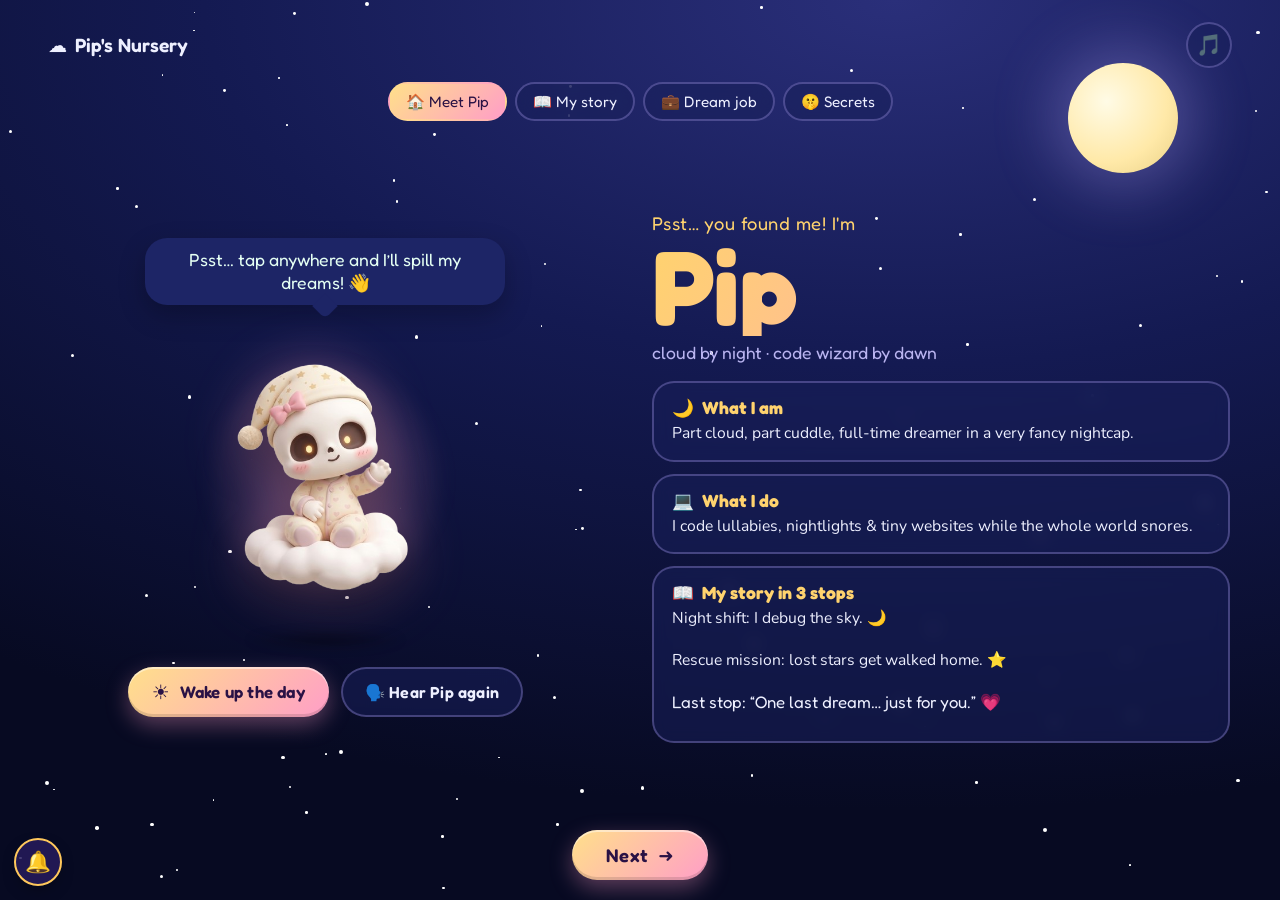
==== commit 0c636959: "Update index.html" ====
--- a/index.html
+++ b/index.html
@@ -60,6 +60,7 @@
         </button>
       </div>
     </header>
+    
 
     <!-- Quick navigation -->
     <nav class="navbar" aria-label="Quick navigation">
@@ -251,15 +252,16 @@
     <small>Wind the music box and hear Pip hum</small>
          </a>
 
-        
+
          <!--easter egg-->
 
          <a class="game-card" href="games/secret_lullaby/index.html">
        <span class="game-ico">🥚</span>
   <strong>Pip's Secret Lullaby</strong>
   <small>Find the secret star and open the doors</small>
-       </a>
-
+</a>
+
+        
 
       </div>
 
